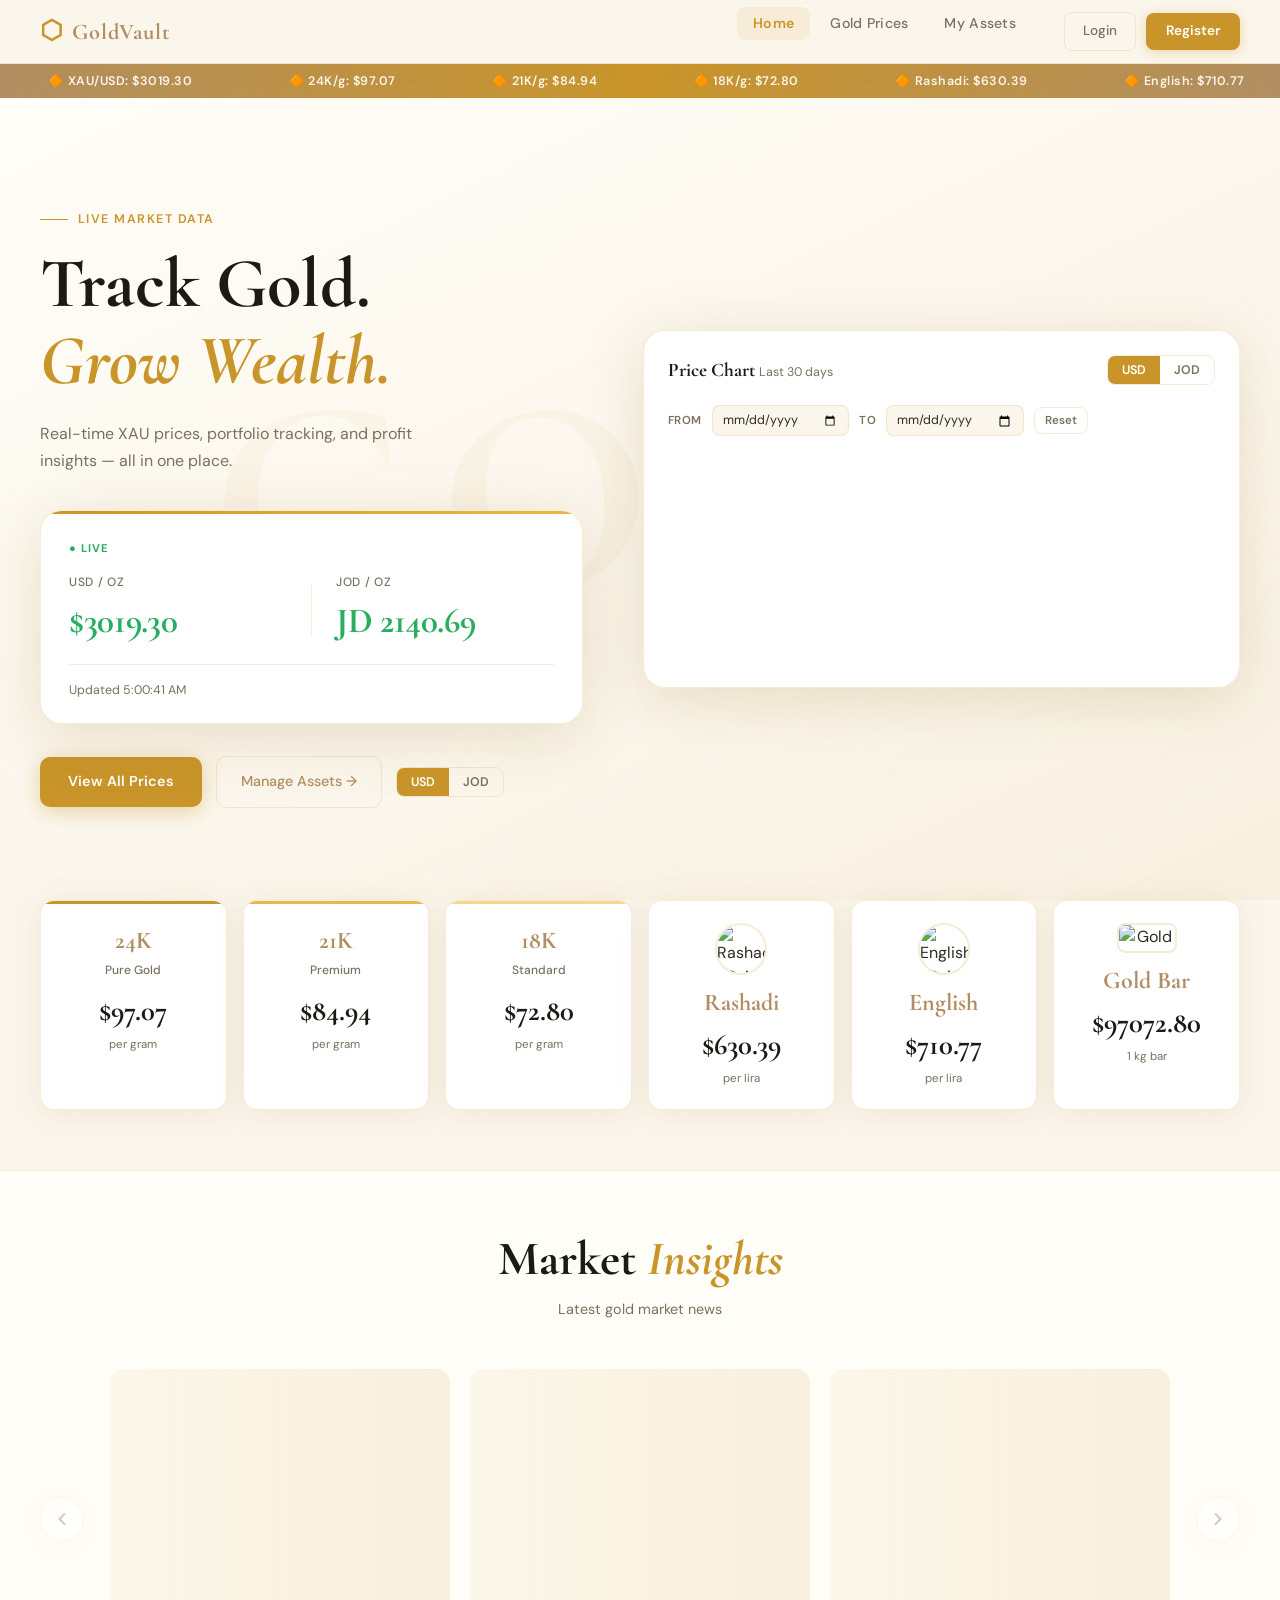
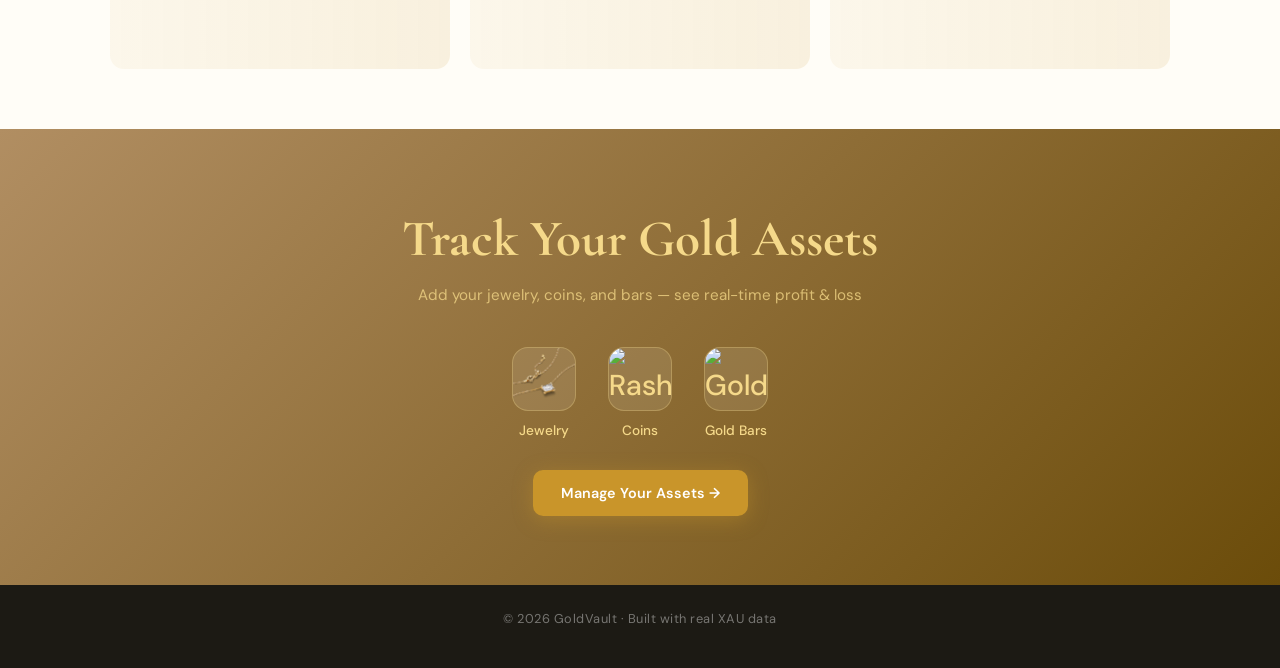
==== html/index.html @ 83e354d0 "finish news" ====
<!DOCTYPE html>
<html lang="en">

<head>
    <meta charset="UTF-8" />
    <meta name="viewport" content="width=device-width, initial-scale=1.0" />
    <title>GoldVault – Live Gold Price Tracker</title>
    <link rel="icon" href="../assets/images/gold_logo.png" type="image/x-icon">
    <link rel="preconnect" href="https://fonts.googleapis.com">
    <link
        href="https://fonts.googleapis.com/css2?family=Cormorant+Garamond:ital,wght@0,300;0,400;0,600;0,700;1,300;1,400&family=DM+Sans:wght@300;400;500;600&display=swap"
        rel="stylesheet">

    <link href="https://cdn.jsdelivr.net/npm/bootstrap@5.3.8/dist/css/bootstrap.min.css" rel="stylesheet"
        integrity="sha384-sRIl4kxILFvY47J16cr9ZwB07vP4J8+LH7qKQnuqkuIAvNWLzeN8tE5YBujZqJLB" crossorigin="anonymous">

    <!-- Bootstrap Icons -->
    <link rel="stylesheet" href="https://cdn.jsdelivr.net/npm/bootstrap-icons@1.11.3/font/bootstrap-icons.min.css">

    <link rel="stylesheet" href="../css/style.css">
    <link rel="stylesheet" href="../css/auth.css">

</head>

<body>
    <div class="sparkle-layer" id="sparkleLayer"></div>
    <div class="coin-burst" id="coinBurst"></div>

    <!-- NAVBAR -->
    <nav class="navbar">
        <div class="nav-brand">
            <span class="nav-icon">⬡</span>
            <span class="nav-title">GoldVault</span>
        </div>
        <ul class="nav-links">
            <li><a href="../html/index.html" class="active">Home</a></li>
            <li><a href="../html/prices.html">Gold Prices</a></li>
            <li><a href="../html/myAssets.html" id="assetsBtn">My Assets</a></li>
        </ul>
        <div class="nav-auth">
            <button id="loginBtn" type="button" class="btn-ghost">Login</button>
            <button id="registerBtn" type="button" class="btn-gold">Register</button>
            <button id="logoutBtn" type="button" class="btn-ghost" style="display: none;">Logout</button>
        </div>
        <button class="nav-toggle" id="navToggle">☰</button>
    </nav>

    <!-- TICKER -->
    <div class="ticker-bar">
        <div class="ticker-track" id="tickerTrack">
            <span class="ticker-item">🔴 Loading live prices...</span>
        </div>
    </div>

    <!-- HERO -->
    <section class="hero">
        <div class="hero-bg-text">GOLD</div>
        <div class="hero-content">
            <div class="hero-left">
                <p class="hero-eyebrow">Live Market Data</p>
                <h1 class="hero-title">Track Gold.<br><em>Grow Wealth.</em></h1>
                <p class="hero-sub">Real-time XAU prices, portfolio tracking, and profit insights — all in one place.
                </p>

                <div class="live-price-card" id="livePriceCard">
                    <div class="live-badge">● LIVE</div>
                    <div class="price-row">
                        <div class="price-block">
                            <span class="price-label">USD / oz</span>
                            <span class="price-value" id="priceUSD">—</span>
                        </div>
                        <div class="price-divider"></div>
                        <div class="price-block">
                            <span class="price-label">JOD / oz</span>
                            <span class="price-value" id="priceJOD">—</span>
                        </div>
                    </div>
                    <div class="price-meta">
                        <span id="priceTime">Fetching...</span>
                    </div>
                </div>

                <div class="hero-cta">
                    <a href="../html/prices.html" class="btn-gold-lg">View All Prices</a>
                    <a href="#" class="btn-outline-lg">Manage Assets →</a>
                    <div class="cta-price-btn">
                        <div class="currency-toggle">
                            <button class="toggle-btn active" id="btnUSD" onclick="setCurrency('USD')">USD</button>
                            <button class="toggle-btn" id="btnJOD" onclick="setCurrency('JOD')">JOD</button>
                        </div>
                    </div>
                </div>
            </div>

            <div class="hero-right">
                <div class="chart-card">
                    <div class="chart-header">
                        <span class="chart-title">Price Chart <span class="chart-sub">Last 30 days</span></span>
                        <div class="chart-currency-toggle">
                            <button class="ctoggle active" onclick="toggleChart('USD',this)">USD</button>
                            <button class="ctoggle" onclick="toggleChart('JOD',this)">JOD</button>
                        </div>
                    </div>
                    <div class="chart-controls">
                        <span class="chart-date-label">From</span>
                        <input type="date" id="chartDateFrom" class="chart-date-input" onchange="filterChartByDate()" />
                        <span class="chart-date-label">To</span>
                        <input type="date" id="chartDateTo" class="chart-date-input" onchange="filterChartByDate()" />
                        <button class="toggle-btn" onclick="resetChartFilter()"
                            style="border:1.5px solid var(--border);border-radius:8px;font-size:0.72rem;padding:4px 10px">Reset</button>
                    </div>
                    <canvas id="priceChart" height="220"></canvas>
                </div>
            </div>
        </div>
    </section>

    <!-- GOLD RATES STRIP -->
    <section class="rates-strip">
        <div class="rates-grid">
            <div class="rate-card karat24">
                <div class="rate-karat">24K</div>
                <div class="rate-name">Pure Gold</div>
                <div class="rate-price" id="rate24">—</div>
                <div class="rate-unit">per gram</div>
            </div>
            <div class="rate-card karat21">
                <div class="rate-karat">21K</div>
                <div class="rate-name">Premium</div>
                <div class="rate-price" id="rate21">—</div>
                <div class="rate-unit">per gram</div>
            </div>
            <div class="rate-card karat18">
                <div class="rate-karat">18K</div>
                <div class="rate-name">Standard</div>
                <div class="rate-price" id="rate18">—</div>
                <div class="rate-unit">per gram</div>
            </div>
            <div class="rate-card coin-card">
                <img src="../assets/coins/rashadi_coin.png" alt="Rashadi Coin" class="coin-img" />
                <div class="rate-karat">Rashadi</div>
                <div class="rate-price" id="rateRashadi">—</div>
                <div class="rate-unit">per lira</div>
            </div>
            <div class="rate-card coin-card">
                <img src="../assets/coins/english_coin.png" alt="English Coin" class="coin-img" />
                <div class="rate-karat">English</div>
                <div class="rate-price" id="rateEnglish">—</div>
                <div class="rate-unit">per lira</div>
            </div>
            <div class="rate-card bar-card">
                <img src="../assets/bars/gold-bar.jpg" alt="Gold Bar" class="bar-img" />
                <div class="rate-karat">Gold Bar</div>
                <div class="rate-price" id="rateBar">—</div>
                <div class="rate-unit">1 kg bar</div>
            </div>
        </div>
    </section>

    <!-- NEWS SECTION -->
    <section class="news-section">
        <div class="section-header">
            <h2 class="section-title">Market <em>Insights</em></h2>
            <p class="section-sub">Latest gold market news</p>
        </div>
        <div class="news-carousel">
            <button class="news-arrow news-arrow-left" id="newsArrowLeft" aria-label="Previous">
                <svg width="20" height="20" viewBox="0 0 24 24" fill="none" stroke="currentColor" stroke-width="2.5"
                    stroke-linecap="round" stroke-linejoin="round">
                    <polyline points="15 18 9 12 15 6" />
                </svg>
            </button>
            <div class="news-viewport">
                <div class="news-grid" id="newsGrid">
                    <div class="news-skeleton"></div>
                    <div class="news-skeleton"></div>
                    <div class="news-skeleton"></div>
                </div>
            </div>
            <button class="news-arrow news-arrow-right" id="newsArrowRight" aria-label="Next">
                <svg width="20" height="20" viewBox="0 0 24 24" fill="none" stroke="currentColor" stroke-width="2.5"
                    stroke-linecap="round" stroke-linejoin="round">
                    <polyline points="9 6 15 12 9 18" />
                </svg>
            </button>
        </div>
    </section>

    <!-- ADD ASSETS -->
    <section class="cta-section">
        <div class="cta-inner">
            <h2 class="cta-title">Track Your Gold Assets</h2>
            <p class="cta-sub">Add your jewelry, coins, and bars — see real-time profit & loss</p>
            <div class="asset-types">
                <div class="asset-type">
                    <div class="asset-icon"><img src="../assets/images/gold-jewelry.png" alt="Jewelry"></div>
                    <span>Jewelry</span>
                </div>
                <div class="asset-type">
                    <div class="asset-icon"><img src="../assets/coins/rashadi_coin.png" alt="Rashadi Coin"></div>
                    <span>Coins</span>
                </div>
                <div class="asset-type">
                    <div class="asset-icon"><img src="../assets/bars/square_gold.png" alt="Gold Bar"></div>
                    <span>Gold Bars</span>
                </div>
            </div>
            <a href="../html/myAssets.html" class="btn-gold-lg" id="manageAssetsBtn2">Manage Your Assets →</a>
        </div>
    </section>

    <!-- NEWS DETAIL MODAL (Bootstrap Format) -->
    <div class="modal fade" id="newsModal" tabindex="-1">
        <div class="modal-dialog modal-dialog-centered">
            <div class="modal-content overflow-hidden">
                <div class="d-flex justify-content-end p-2 position-absolute w-100" style="z-index: 10;">
                    <button type="button" class="btn-close bg-white bg-opacity-75 rounded-circle p-2"
                        data-bs-dismiss="modal"></button>
                </div>

                <!-- Image at top, full width, no spacing -->
                <img class="img-fluid w-100" id="newsModalImg" src="" alt="" onerror="this.style.display='none'"
                    style="max-height: 250px; object-fit: cover; border-top-left-radius: var(--bs-modal-inner-border-radius); border-top-right-radius: var(--bs-modal-inner-border-radius);" />

                <div class="modal-body p-4 pt-4 text-start">
                    <!-- Title & Link Icon -->
                    <div class="d-flex justify-content-between align-items-start mb-3">
                        <h2 class="h3 fw-bold mb-0" id="newsModalTitle"
                            style="font-family: 'Cormorant Garamond', serif; padding-right: 15px;"></h2>
                        <a id="newsModalLink" href="#" target="_blank" rel="noopener" class="mt-1"
                            style="color: var(--gold-dark); flex-shrink: 0; text-decoration: none;"
                            title="Read original article">
                            <i class="bi bi-box-arrow-up-right"
                                style="font-size: 1.25rem; color: var(--gold-dark); transition: color 0.2s;"
                                onmouseover="this.style.color='var(--gold)'"
                                onmouseout="this.style.color='var(--gold-dark)'"></i>
                        </a>
                    </div>

                    <!-- Description -->
                    <p class="text-muted mb-4" id="newsModalDesc" style="font-size: 1.05rem; line-height: 1.6;"></p>

                    <!-- Published At & Source name -->
                    <div class="d-flex justify-content-between align-items-center mt-2 pt-3 border-top">
                        <div class="text-muted font-monospace small" id="newsModalDate"></div>
                        <div class="news-source-name fs-6 fw-bold text-uppercase" id="newsModalSource"
                            style="color: var(--gold);"></div>
                    </div>
                </div>
            </div>
        </div>
    </div>

    <footer class="footer">
        <p>© 2026 GoldVault · Built with real XAU data</p>
    </footer>


    <!-- Login Modal -->
    <div class="modal fade" id="loginModal" tabindex="-1">
        <div class="modal-dialog modal-dialog-centered">
            <div class="modal-content">
                <div class="d-flex justify-content-end p-2">
                    <button type="button" class="btn-close xBtn "></button>
                </div>

                <div class="modal-body p-4">
                    <div class="text-center">
                        <h1 class="h2">Sign in</h1>
                        <p class="text-muted">Sign in below to access your account</p>
                    </div>
                    <form class="mt-4" id="loginForm">
                        <div class="mb-2">
                            <label class="form-label text-muted mb-1">Email Address</label>
                            <input type="text" class="form-control" id="loginEmail" name="loginEmail"
                                placeholder="Enter your email">
                            <span class="error-span" id="error-loginEmail"></span>
                        </div>
                        <div class="mb-4">
                            <label class="form-label text-muted mb-1">Password</label>
                            <input type="password" class="form-control" id="loginPassword" name="loginPassword"
                                placeholder="Enter your password">
                            <span class="error-span" id="error-loginPassword"></span>
                        </div>
                        <div class="d-grid mb-4">
                            <button type="submit" class="btn-custom">Sign in</button>
                        </div>
                        <hr>
                        <p class="text-center text-muted mt-3">
                            Don't have an account yet?
                            <button id="redirectToSignUp" type="button" class="link-btn">Sign up</button>
                        </p>
                    </form>
                </div>
            </div>
        </div>
    </div>

    <!-- Register Modal -->
    <div class="modal fade" id="registerModal" tabindex="-1">
        <div class="modal-dialog modal-dialog-centered">
            <div class="modal-content">
                <div class="d-flex justify-content-end p-2">
                    <button type="button" class="btn-close xBtn"></button>
                </div>
                <div class="modal-body p-4">
                    <div class="text-center">
                        <h1 class="h2">Sign up</h1>
                        <p class="text-muted">Create an account to get started</p>
                    </div>
                    <form class="mt-4" id="registerForm">
                        <div class="mb-3">
                            <label class="form-label text-muted mb-1">First Name</label>
                            <input type="text" class="form-control" id="fName" name="fName"
                                placeholder="Enter your first name">
                            <span class="error-span" id="error-fName"></span>
                        </div>
                        <div class="mb-3">
                            <label class="form-label text-muted mb-1">Last Name</label>
                            <input type="text" class="form-control" id="lName" name="lName"
                                placeholder="Enter your last name">
                            <span class="error-span" id="error-lName"></span>
                        </div>
                        <div class="mb-1">
                            <label class="form-label text-muted mb-1">Email Address</label>
                            <input type="text" class="form-control" id="registerEmail" name="email"
                                placeholder="Enter your email address">
                            <span class="hint-span" id="error-registerEmail"></span>
                        </div>
                        <div class="mb-3">
                            <input type="text" class="form-control" id="confirmEmail" name="confirmEmail"
                                placeholder="Confirm Email">
                            <span class="error-span" id="error-confirmEmail"></span>
                        </div>
                        <div class="mb-3">
                            <label class="form-label text-muted mb-1">Gender</label>
                            <select id="gender" name="gender" class="form-select">
                                <option value="" disabled selected hidden>Select Gender</option>
                                <option value="m">Male</option>
                                <option value="f">Female</option>
                            </select>
                            <span class="error-span" id="error-gender"></span>
                        </div>
                        <div class="mb-1">
                            <label class="form-label text-muted mb-1">Password</label>
                            <input type="password" class="form-control" id="registerPassword" name="password"
                                placeholder="Enter your password">
                            <span class="hint-span" id="error-registerPassword"></span>
                        </div>
                        <div class="mb-4">
                            <input type="password" class="form-control" id="confirmPassword" name="confirmPassword"
                                placeholder="Confirm Password">
                            <span class="error-span" id="error-confirmPassword"></span>
                        </div>
                        <div class="d-grid mb-4">
                            <button type="submit" class="btn-custom">Sign up</button>
                        </div>
                        <hr>
                        <p class="text-center text-muted mt-3">
                            Already have an account?
                            <button id="redirectToSignIn" type="button" class="link-btn">Sign in</button>
                        </p>
                    </form>
                </div>
            </div>
        </div>
    </div>

    <script src="https://cdn.jsdelivr.net/npm/bootstrap@5.3.8/dist/js/bootstrap.bundle.min.js"
        integrity="sha384-FKyoEForCGlyvwx9Hj09JcYn3nv7wiPVlz7YYwJrWVcXK/BmnVDxM+D2scQbITxI"
        crossorigin="anonymous"></script>
    <script src="https://cdn.jsdelivr.net/npm/js-sha256@0.9.0/src/sha256.min.js"></script>
    <script src="../js/auth.js"></script>
    <!-- HUSSAM: i have added added @4.4.3/dist/chart.umd.min.js to avoid console errors -->
    <script src="https://cdn.jsdelivr.net/npm/chart.js@4.4.3/dist/chart.umd.min.js"></script>
    <script src="../js/goldPrices.js"></script>
    <script src="../js/news.js"></script>
    <script src="../js/app.js"></script>

</body>

</html>
---- css/style.css ----
/* ============================
   GOLDVAULT – CSS
   Gold/Amber Luxury Theme
   ============================ */

*,
*::before,
*::after {
  box-sizing: border-box;
  margin: 0;
  padding: 0;
}

:root {
  --gold: #C9952A;
  --gold-light: #E8B84B;
  --gold-pale: #F5D98A;
  --gold-dark: #B18E62;
  --cream: #FBF6EC;
  --warm-white: #FFFDF7;
  --charcoal: #1C1A14;
  --ink: #2E2B20;
  --muted: #7A7060;
  --card-bg: #FFFFFF;
  --border: rgba(201, 149, 42, 0.18);
  --shadow: 0 4px 32px rgba(139, 101, 16, 0.10);
  --shadow-lg: 0 12px 60px rgba(139, 101, 16, 0.18);
  --radius: 14px;
  --radius-lg: 22px;
}

html {
  scroll-behavior: smooth;

}

body {
  font-family: 'DM Sans', sans-serif;
  background: var(--cream);
  color: var(--ink);
  min-height: 100vh;
  overflow-x: hidden;
  cursor: url("data:image/svg+xml,%3Csvg xmlns='http://www.w3.org/2000/svg' width='28' height='28' viewBox='0 0 28 28'%3E%3Ccircle cx='14' cy='14' r='13' fill='%23C9952A' stroke='%23B18E62' stroke-width='1.5'/%3E%3Ccircle cx='14' cy='14' r='9' fill='none' stroke='%23F5D98A' stroke-width='1'/%3E%3Ctext x='14' y='18.5' text-anchor='middle' font-size='11' font-weight='bold' fill='%23FBF6EC' font-family='serif'%3E%E2%9D%96%3C/text%3E%3C/svg%3E") 14 14, pointer;
}

/* ── FLOATING SPARKLES ── */
.sparkle-layer {
  position: fixed;
  top: 0; left: 0;
  width: 100%; height: 100%;
  pointer-events: none;
  z-index: 0;
  overflow: hidden;
}

.sparkle {
  position: absolute;
  border-radius: 50%;
  pointer-events: none;
  animation: floatSparkle linear infinite;
  opacity: 0;
}

@keyframes floatSparkle {
  0%   { transform: translateY(0) rotate(0deg) scale(0.8); opacity: 0; }
  10%  { opacity: 1; }
  90%  { opacity: 0.7; }
  100% { transform: translateY(-110vh) rotate(720deg) scale(1.2); opacity: 0; }
}

/* ── COIN EXPLOSION ── */
.coin-burst {
  position: fixed;
  pointer-events: none;
  z-index: 9999;
  width: 0; height: 0;
}

.burst-coin {
  position: absolute;
  font-size: 18px;
  animation: burstFly 0.9s ease-out forwards;
  transform-origin: center;
}

@keyframes burstFly {
  0%   { transform: translate(0,0) scale(1) rotate(0deg); opacity: 1; }
  100% { transform: translate(var(--tx), var(--ty)) scale(0.3) rotate(var(--tr)); opacity: 0; }
}

/* ── FONTS ── */
.serif {
  font-family: 'Cormorant Garamond', serif;
}

em {
  font-style: italic;
  font-family: 'Cormorant Garamond', serif;
  color: var(--gold);
}

/* ============================
   NAVBAR
   ============================ */
.navbar {
  position: sticky;
  top: 0;
  z-index: 100;
  display: flex;
  align-items: center;
  gap: 32px;
  padding: 0 40px;
  height: 64px;
  background: rgba(251, 246, 236, 0.92);
  backdrop-filter: blur(16px);
  border-bottom: 1px solid var(--border);
  box-shadow: 0 2px 20px rgba(201, 149, 42, 0.08);
}

.nav-brand {
  display: flex;
  align-items: center;
  gap: 8px;
  font-family: 'Cormorant Garamond', serif;
  font-size: 1.4rem;
  font-weight: 700;
  color: var(--gold-dark);
  letter-spacing: 0.04em;
  text-decoration: none;
}

.nav-icon {
  font-size: 1.6rem;
  color: var(--gold);
}

.nav-title {
  color: var(--gold-dark);
}

.nav-links {
  display: flex;
  gap: 4px;
  list-style: none;
  margin-left: auto;
}

.nav-links a {
  display: block;
  padding: 6px 16px;
  text-decoration: none;
  color: var(--muted);
  font-size: 0.88rem;
  font-weight: 500;
  letter-spacing: 0.02em;
  border-radius: 8px;
  transition: all 0.2s;
}

.nav-links a:hover,
.nav-links a.active {
  color: var(--gold-dark);
  background: rgba(201, 149, 42, 0.10);
}

.nav-links a.active {
  color: var(--gold);
  font-weight: 600;
}

.nav-auth {
  display: flex;
  align-items: center;
  gap: 10px;
}

.btn-ghost {
  padding: 8px 18px;
  border-radius: 8px;
  border: 1.5px solid var(--border);
  background: transparent;
  color: var(--muted);
  font-size: 0.85rem;
  font-weight: 500;
  text-decoration: none;
  transition: all 0.2s;
  cursor: pointer;
}

.btn-ghost:hover {
  border-color: var(--gold);
  color: var(--gold);
}

.btn-gold {
  padding: 8px 20px;
  border-radius: 8px;
  border: none;
  background: var(--gold);
  color: #fff;
  font-size: 0.85rem;
  font-weight: 600;
  text-decoration: none;
  transition: all 0.2s;
  cursor: pointer;
  box-shadow: 0 2px 12px rgba(201, 149, 42, 0.35);
}

.btn-gold:hover {
  background: var(--gold-light);
  transform: translateY(-1px);
}

.nav-toggle {
  display: none;
  background: none;
  border: none;
  font-size: 1.4rem;
  color: var(--gold-dark);
  cursor: pointer;
}

/* ============================
   TICKER BAR
   ============================ */
.ticker-bar {
  background: linear-gradient(90deg, var(--gold-dark), var(--gold), var(--gold-dark));
  height: 34px;
  overflow: hidden;
  display: flex;
  align-items: center;
}

.ticker-track {
  display: flex;
  align-items: center;
  white-space: nowrap;
  animation: ticker 28s linear infinite;
}

.ticker-item {
  padding: 0 48px;
  font-size: 0.78rem;
  font-weight: 600;
  color: var(--cream);
  letter-spacing: 0.04em;
}

@keyframes ticker {
  from {
    transform: translateX(0);
  }

  to {
    transform: translateX(-50%);
  }
}

/* ============================
   HERO
   ============================ */
.hero {
  position: relative;
  padding: 80px 40px 60px;
  overflow: hidden;
  min-height: calc(100vh - 98px);
  display: flex;
  align-items: center;
  background: linear-gradient(155deg, var(--warm-white) 0%, var(--cream) 60%, rgba(201, 149, 42, 0.06) 100%);
}

.hero-bg-text {
  position: absolute;
  top: 50%;
  left: 50%;
  transform: translate(-50%, -50%);
  font-family: 'Cormorant Garamond', serif;
  font-size: clamp(120px, 22vw, 280px);
  font-weight: 700;
  letter-spacing: 0.08em;
  color: rgba(201, 149, 42, 0.05);
  pointer-events: none;
  user-select: none;
  white-space: nowrap;
}

.hero-content {
  position: relative;
  z-index: 2;
  display: grid;
  grid-template-columns: 1fr 1.1fr;
  gap: 60px;
  align-items: center;
  max-width: 1280px;
  margin: 0 auto;
  width: 100%;
}

.hero-eyebrow {
  font-size: 0.78rem;
  font-weight: 600;
  letter-spacing: 0.12em;
  text-transform: uppercase;
  color: var(--gold);
  margin-bottom: 16px;
  display: flex;
  align-items: center;
  gap: 10px;
}

.hero-eyebrow::before {
  content: '';
  display: block;
  width: 28px;
  height: 1.5px;
  background: var(--gold);
}

.hero-title {
  font-family: 'Cormorant Garamond', serif;
  font-size: clamp(3rem, 5.5vw, 5rem);
  font-weight: 700;
  line-height: 1.1;
  color: var(--charcoal);
  margin-bottom: 20px;
}

.hero-sub {
  color: var(--muted);
  font-size: 1rem;
  line-height: 1.7;
  max-width: 420px;
  margin-bottom: 36px;
}

/* LIVE PRICE CARD */
.live-price-card {
  background: var(--card-bg);
  border: 1.5px solid var(--border);
  border-radius: var(--radius-lg);
  padding: 24px 28px;
  box-shadow: var(--shadow-lg);
  margin-bottom: 32px;
  position: relative;
  overflow: hidden;
}

.live-price-card::before {
  content: '';
  position: absolute;
  top: 0;
  left: 0;
  right: 0;
  height: 3px;
  background: linear-gradient(90deg, var(--gold), var(--gold-light));
}

.live-badge {
  display: inline-flex;
  align-items: center;
  gap: 6px;
  font-size: 0.7rem;
  font-weight: 700;
  letter-spacing: 0.1em;
  text-transform: uppercase;
  color: #27ae60;
  margin-bottom: 16px;
  animation: pulse-badge 2s ease-in-out infinite;
}

@keyframes pulse-badge {

  0%,
  100% {
    opacity: 1;
  }

  50% {
    opacity: 0.5;
  }
}

.price-row {
  display: flex;
  align-items: center;
  gap: 24px;
}

.price-block {
  flex: 1;
}

.price-label {
  font-size: 0.75rem;
  font-weight: 500;
  color: var(--muted);
  letter-spacing: 0.06em;
  text-transform: uppercase;
  display: block;
  margin-bottom: 4px;
}

.price-value {
  font-family: 'Cormorant Garamond', serif;
  font-size: 2.2rem;
  font-weight: 700;
  color: var(--gold-dark);
  letter-spacing: -0.01em;
}

.price-divider {
  width: 1px;
  height: 52px;
  background: var(--border);
}

.price-meta {
  display: flex;
  align-items: center;
  justify-content: space-between;
  margin-top: 16px;
  padding-top: 16px;
  border-top: 1px solid var(--border);
  font-size: 0.78rem;
  color: var(--muted);
}

.currency-toggle {
  display: flex;
  border-radius: 8px;
  border: 1.5px solid var(--border);
  overflow: hidden;
}

.toggle-btn {
  padding: 5px 14px;
  background: transparent;
  border: none;
  font-size: 0.78rem;
  font-weight: 600;
  color: var(--muted);
  cursor: pointer;
  transition: all 0.2s;
}

.toggle-btn.active {
  background: var(--gold);
  color: #fff;
}

/* HERO CTA */
.hero-cta {
  display: flex;
  gap: 14px;
  align-items: center;
}

.btn-gold-lg {
  padding: 14px 28px;
  background: var(--gold);
  color: #fff;
  font-size: 0.9rem;
  font-weight: 600;
  text-decoration: none;
  border-radius: 10px;
  box-shadow: 0 4px 20px rgba(201, 149, 42, 0.40);
  transition: all 0.2s;
}

.btn-gold-lg:hover {
  background: var(--gold-light);
  transform: translateY(-2px);
  box-shadow: 0 8px 28px rgba(201, 149, 42, 0.50);
}

.btn-outline-lg {
  padding: 14px 24px;
  border: 1.5px solid var(--border);
  color: var(--gold-dark);
  font-size: 0.9rem;
  font-weight: 500;
  text-decoration: none;
  border-radius: 10px;
  transition: all 0.2s;
}

.btn-outline-lg:hover {
  border-color: var(--gold);
  color: var(--gold);
  background: rgba(201, 149, 42, 0.06);
}

/* CHART CARD */
.hero-right {
  width: 100%;
}

.chart-card {
  background: var(--card-bg);
  border: 1.5px solid var(--border);
  border-radius: var(--radius-lg);
  padding: 24px;
  box-shadow: var(--shadow-lg);
}

.chart-header {
  display: flex;
  justify-content: space-between;
  align-items: center;
  margin-bottom: 20px;
}

.chart-title {
  font-family: 'Cormorant Garamond', serif;
  font-size: 1.2rem;
  font-weight: 700;
  color: var(--charcoal);
}

.chart-sub {
  font-size: 0.78rem;
  color: var(--muted);
  font-weight: 400;
  font-family: 'DM Sans', sans-serif;
}

.chart-currency-toggle {
  display: flex;
  border-radius: 8px;
  border: 1.5px solid var(--border);
  overflow: hidden;
}

.ctoggle {
  padding: 5px 14px;
  background: transparent;
  border: none;
  font-size: 0.78rem;
  font-weight: 600;
  color: var(--muted);
  cursor: pointer;
  transition: all 0.2s;
}

.ctoggle.active {
  background: var(--gold);
  color: #fff;
}

/* ============================
   RATES STRIP
   ============================ */
.rates-strip {
  padding: 0 40px 60px;
  max-width: 1280px;
  margin: 0 auto;
}

.rates-grid {
  display: grid;
  grid-template-columns: repeat(3, 1fr) repeat(3, 1fr);
  gap: 16px;
}

.rate-card {
  background: var(--card-bg);
  border: 1.5px solid var(--border);
  border-radius: var(--radius);
  padding: 22px 18px;
  text-align: center;
  box-shadow: var(--shadow);
  transition: all 0.25s;
  cursor: default;
  position: relative;
  overflow: hidden;
}

.rate-card:hover {
  transform: translateY(-4px);
  box-shadow: var(--shadow-lg);
  border-color: rgba(201, 149, 42, 0.35);
}

.rate-karat {
  font-family: 'Cormorant Garamond', serif;
  font-size: 1.5rem;
  font-weight: 700;
  color: var(--gold-dark);
  margin-bottom: 2px;
}

.rate-name {
  font-size: 0.75rem;
  color: var(--muted);
  margin-bottom: 10px;
  font-weight: 500;
}

.rate-price {
  font-family: 'Cormorant Garamond', serif;
  font-size: 1.8rem;
  font-weight: 700;
  color: var(--charcoal);
}

.rate-unit {
  font-size: 0.72rem;
  color: var(--muted);
  margin-top: 4px;
}

.karat24::before {
  content: '';
  position: absolute;
  top: 0;
  left: 0;
  right: 0;
  height: 3px;
  background: var(--gold);
}

.karat21::before {
  content: '';
  position: absolute;
  top: 0;
  left: 0;
  right: 0;
  height: 3px;
  background: var(--gold-light);
}

.karat18::before {
  content: '';
  position: absolute;
  top: 0;
  left: 0;
  right: 0;
  height: 3px;
  background: var(--gold-pale);
}

.coin-img,
.bar-img {
  width: 52px;
  height: 52px;
  object-fit: cover;
  border-radius: 50%;
  margin: 0 auto 10px;
  display: block;
  border: 2px solid var(--border);
}

.bar-img {
  border-radius: 8px;
  width: 60px;
  height: 30px;
}

/* ============================
   NEWS SECTION
   ============================ */
.news-section {
  padding: 60px 40px;
  background: var(--warm-white);
  border-top: 1px solid var(--border);
}

.section-header {
  text-align: center;
  margin-bottom: 48px;
}

.section-title {
  font-family: 'Cormorant Garamond', serif;
  font-size: clamp(2rem, 4vw, 3rem);
  font-weight: 700;
  color: var(--charcoal);
  margin-bottom: 10px;
}

.section-sub {
  color: var(--muted);
  font-size: 0.9rem;
}

.news-carousel {
  display: flex;
  align-items: center;
  gap: 16px;
  max-width: 1200px;
  margin: 0 auto;
}

.news-arrow {
  flex-shrink: 0;
  width: 44px;
  height: 44px;
  border-radius: 50%;
  border: 1.5px solid var(--border);
  background: var(--card-bg);
  color: var(--muted);
  display: flex;
  align-items: center;
  justify-content: center;
  cursor: pointer;
  transition: all 0.25s ease;
  box-shadow: var(--shadow);
}

.news-arrow:hover {
  border-color: var(--gold);
  color: var(--gold);
  background: rgba(201, 149, 42, 0.06);
  box-shadow: 0 4px 16px rgba(201, 149, 42, 0.15);
  transform: scale(1.08);
}

.news-arrow:active {
  transform: scale(0.96);
}

.news-viewport {
  flex: 1;
  overflow: hidden;
  border-radius: var(--radius);
}

.news-grid {
  display: flex;
  gap: 0;
  transition: transform 0.45s cubic-bezier(0.25, 0.46, 0.45, 0.94);
  will-change: transform;
}

/* Cards fill exactly 1/3 of viewport width */
.news-card {
  background: var(--card-bg);
  border: 1.5px solid var(--border);
  border-radius: var(--radius);
  overflow: hidden;
  box-shadow: var(--shadow);
  transition: all 0.25s;
  text-decoration: none;
  color: inherit;
  display: flex;
  flex-direction: column;
  width: calc(100% / 3);
  min-width: calc(100% / 3);
  max-width: calc(100% / 3);
  flex-shrink: 0;
  cursor: pointer;
  /* Internal padding acts like gap between cards */
  padding: 0 10px;
  box-sizing: border-box;
  border: none;
  box-shadow: none;
  background: transparent;
}

.news-card-inner {
  background: var(--card-bg);
  border: 1.5px solid var(--border);
  border-radius: var(--radius);
  overflow: hidden;
  transition: transform 0.25s, border-color 0.25s;
  display: flex;
  flex-direction: column;
  height: 100%;
}

.news-card:hover .news-card-inner {
  transform: translateY(-4px);
  border-color: rgba(201, 149, 42, 0.35);
}

.news-card-inner > * {
  pointer-events: none;
}



.news-img {
  width: 100%;
  height: 160px;
  object-fit: cover;
  background: linear-gradient(135deg, rgba(201, 149, 42, 0.15), rgba(201, 149, 42, 0.05));
}

.news-body {
  padding: 20px;
  flex: 1;
  display: flex;
  flex-direction: column;
}

.news-source {
  font-size: 0.7rem;
  font-weight: 700;
  letter-spacing: 0.08em;
  text-transform: uppercase;
  color: var(--gold);
  margin-bottom: 8px;
}

.news-headline {
  font-family: 'Cormorant Garamond', serif;
  font-size: 1.1rem;
  font-weight: 600;
  line-height: 1.4;
  color: var(--charcoal);
  margin-bottom: 10px;
  flex: 1;
  /* Truncate after 3 lines with ... */
  display: -webkit-box;
  -webkit-line-clamp: 3;
  -webkit-box-orient: vertical;
  overflow: hidden;
  text-overflow: ellipsis;
}

.news-date {
  font-size: 0.75rem;
  color: var(--muted);
  margin-top: auto;
}

.news-skeleton {
  width: calc(100% / 3);
  min-width: calc(100% / 3);
  max-width: calc(100% / 3);
  height: 300px;
  flex-shrink: 0;
  padding: 0 10px;
  box-sizing: border-box;
}

.news-skeleton::after {
  content: '';
  display: block;
  height: 100%;
  border-radius: var(--radius);
  background: linear-gradient(90deg, rgba(201, 149, 42, 0.06) 0%, rgba(201, 149, 42, 0.12) 50%, rgba(201, 149, 42, 0.06) 100%);
  background-size: 200% 100%;
  animation: shimmer 1.5s infinite;
}

@keyframes shimmer {
  from {
    background-position: -200% 0;
  }

  to {
    background-position: 200% 0;
  }
}



/* ── Responsive: 1 card on mobile ── */
@media (max-width: 768px) {
  .news-carousel {
    gap: 10px;
  }

  .news-arrow {
    width: 34px;
    height: 34px;
  }

  .news-arrow svg {
    width: 16px;
    height: 16px;
  }

  .news-card,
  .news-skeleton {
    width: 100%;
    min-width: 100%;
    max-width: 100%;
  }

  .news-modal-body {
    padding: 20px;
  }

  .news-modal-title {
    font-size: 1.25rem;
  }

  .news-modal-img {
    height: 180px;
  }
}

/* ============================
   CTA SECTION
   ============================ */
.cta-section {
  padding: 80px 40px;
  background: linear-gradient(135deg, var(--gold-dark) 0%, #6b4c0a 100%);
  text-align: center;
}

.cta-inner {
  max-width: 680px;
  margin: 0 auto;
}

.cta-title {
  font-family: 'Cormorant Garamond', serif;
  font-size: clamp(2rem, 4vw, 3.2rem);
  font-weight: 700;
  color: var(--gold-pale);
  margin-bottom: 14px;
}

.cta-sub {
  color: rgba(245, 217, 138, 0.75);
  font-size: 0.95rem;
  margin-bottom: 40px;
}

.asset-types {
  display: flex;
  justify-content: center;
  gap: 32px;
  margin-bottom: 40px;
}

.asset-type {
  display: flex;
  flex-direction: column;
  align-items: center;
  gap: 10px;
  color: var(--gold-pale);
  font-size: 0.85rem;
  font-weight: 500;
}

.asset-icon img {
  width: 64px;
  height: 64px;
  background: rgba(255, 255, 255, 0.1);
  border: 1.5px solid rgba(245, 217, 138, 0.3);
  border-radius: 16px;
  display: flex;
  align-items: center;
  justify-content: center;
  font-size: 1.8rem;
  transition: all 0.2s;
}

.asset-type:hover .asset-icon img {
  background: rgba(245, 217, 138, 0.15);
  transform: translateY(-4px);
}

/* ============================
   FOOTER
   ============================ */
.footer {
  background: var(--charcoal);
  color: rgba(255, 255, 255, 0.4);
  text-align: center;
  padding: 24px 40px;
  font-size: 0.8rem;
  letter-spacing: 0.04em;
}

/* ============================
   PRICES PAGE
   ============================ */
.page-hero {
  padding: 60px 40px;
  background: linear-gradient(135deg, #1C1A14 0%, #2a1d00 45%, #3d2e00 75%, #7a5a10 100%);
  border-bottom: 1px solid var(--border);
  position: relative;
  overflow: hidden;
}

.page-hero::before {
  content: 'GOLD';
  position: absolute;
  right: -20px;
  top: 50%;
  transform: translateY(-50%);
  font-family: 'Cormorant Garamond', serif;
  font-size: clamp(100px, 18vw, 220px);
  font-weight: 700;
  color: rgba(201,149,42,0.08);
  pointer-events: none;
  user-select: none;
  letter-spacing: 0.06em;
  line-height: 1;
}

.page-hero-inner {
  max-width: 1280px;
  width: 100%;
  margin: 0 auto;
  display: flex;
  justify-content: space-between;
  align-items: center;
  gap: 40px;
  position: relative;
  z-index: 1;
}

.page-hero-content {
  flex: 1;
}

.page-title {
  font-family: 'Cormorant Garamond', serif;
  font-size: clamp(2.5rem, 5vw, 4.5rem);
  font-weight: 700;
  color: var(--gold-pale);
  line-height: 1.1;
  margin-bottom: 12px;
}

.page-title em {
  color: var(--gold-light);
}

.page-sub {
  color: rgba(245,217,138,0.65);
  font-size: 0.95rem;
}

.page-hero .hero-eyebrow {
  color: var(--gold-light);
}

.page-hero .hero-eyebrow::before {
  background: var(--gold-light);
}

.page-live-badge {
  background: var(--card-bg);
  border: 1.5px solid var(--border);
  border-radius: var(--radius-lg);
  padding: 28px 32px;
  box-shadow: var(--shadow-lg);
  text-align: center;
  min-width: 260px;
  position: relative;
  overflow: hidden;
}

.page-live-badge::before {
  content: '';
  position: absolute;
  top: 0;
  left: 0;
  right: 0;
  height: 3px;
  background: linear-gradient(90deg, var(--gold), var(--gold-light));
}

.page-ounce-price {
  font-family: 'Cormorant Garamond', serif;
  font-size: 2rem;
  font-weight: 700;
  color: var(--gold-dark);
  margin: 12px 0 4px;
}

.page-ounce-price span {
  display: block;
  font-size: 0.8rem;
  font-family: 'DM Sans', sans-serif;
  font-weight: 500;
  color: var(--muted);
  margin-bottom: 4px;
}

.page-time {
  font-size: 0.75rem;
  color: var(--muted);
}

/* PRICES SECTION */
.prices-section {
  padding: 60px 40px;
}

.prices-inner {
  max-width: 1280px;
  margin: 0 auto;
}

.price-category {
  margin-bottom: 64px;
}

.cat-title {
  font-family: 'Cormorant Garamond', serif;
  font-size: 2rem;
  font-weight: 700;
  color: var(--charcoal);
  margin-bottom: 28px;
  display: flex;
  align-items: center;
  gap: 20px;
}

.cat-line {
  flex: 1;
  height: 1px;
  background: linear-gradient(90deg, var(--border), transparent);
}

/* Section-level currency toggles */
.cat-toggle {
  margin-left: 0;
  flex-shrink: 0;
}

/* Chart date range picker */
.chart-controls {
  display: flex;
  gap: 10px;
  align-items: center;
  flex-wrap: wrap;
  margin-top: 10px;
}

.chart-date-input {
  padding: 5px 10px;
  border: 1.5px solid var(--border);
  border-radius: 8px;
  font-family: 'DM Sans', sans-serif;
  font-size: 0.78rem;
  color: var(--ink);
  background: var(--cream);
  cursor: pointer;
  outline: none;
  transition: border-color 0.2s;
}

.chart-date-input:focus {
  border-color: var(--gold);
}

.chart-date-label {
  font-size: 0.72rem;
  font-weight: 600;
  color: var(--muted);
  letter-spacing: 0.04em;
  text-transform: uppercase;
}

/* KARAT BIG CARDS */
.karat-cards {
  display: grid;
  grid-template-columns: repeat(3, 1fr);
  gap: 20px;
}

.karat-big-card {
  background: var(--card-bg);
  border: 1.5px solid var(--border);
  border-radius: var(--radius-lg);
  padding: 28px 24px;
  box-shadow: var(--shadow);
  position: relative;
  overflow: hidden;
  transition: all 0.25s;
}

.karat-big-card:hover {
  transform: translateY(-4px);
  box-shadow: var(--shadow-lg);
}

.kb-badge {
  font-family: 'Cormorant Garamond', serif;
  font-size: 3.5rem;
  font-weight: 700;
  color: var(--gold-dark);
  line-height: 1;
  margin-bottom: 4px;
}

.k24 .kb-badge {
  color: var(--gold);
}

.k21 .kb-badge {
  color: var(--gold-dark);
}

.k18 .kb-badge {
  color: #9e7d3a;
}

.kb-purity {
  font-size: 0.78rem;
  color: var(--muted);
  font-weight: 500;
  margin-bottom: 18px;
}

.kb-price {
  font-family: 'Cormorant Garamond', serif;
  font-size: 2.4rem;
  font-weight: 700;
  color: var(--charcoal);
  margin-bottom: 2px;
}

.kb-unit {
  font-size: 0.78rem;
  color: var(--muted);
  margin-bottom: 20px;
}

.kb-divider {
  height: 1px;
  background: var(--border);
  margin-bottom: 16px;
}

.kb-sub-row {
  display: flex;
  gap: 24px;
}

.kb-sub {
  flex: 1;
}

.kb-sub-val {
  font-family: 'Cormorant Garamond', serif;
  font-size: 1.1rem;
  font-weight: 600;
  color: var(--ink);
}

.kb-sub-label {
  font-size: 0.7rem;
  color: var(--muted);
  margin-top: 2px;
}

.kb-bar-fill {
  position: absolute;
  bottom: 0;
  left: 0;
  height: 4px;
  background: linear-gradient(90deg, var(--gold), var(--gold-light));
  border-radius: 0 4px 0 0;
}

/* TABLE */
.price-table-wrap {
  margin-top: 24px;
}

.table-title {
  font-size: 0.85rem;
  font-weight: 600;
  letter-spacing: 0.06em;
  text-transform: uppercase;
  color: var(--muted);
  margin-bottom: 14px;
}

.price-table {
  width: 100%;
  border-collapse: collapse;
  background: var(--card-bg);
  border: 1.5px solid var(--border);
  border-radius: var(--radius);
  overflow: hidden;
  box-shadow: var(--shadow);
}

.price-table thead {
  background: linear-gradient(90deg, rgba(201, 149, 42, 0.08), rgba(201, 149, 42, 0.04));
}

.price-table th {
  padding: 14px 20px;
  text-align: left;
  font-size: 0.75rem;
  font-weight: 700;
  letter-spacing: 0.08em;
  text-transform: uppercase;
  color: var(--gold-dark);
  border-bottom: 1.5px solid var(--border);
}

.price-table td {
  padding: 14px 20px;
  border-bottom: 1px solid rgba(201, 149, 42, 0.08);
  font-size: 0.9rem;
  color: var(--ink);
  transition: background 0.15s;
}

.price-table tr:last-child td {
  border-bottom: none;
}

.price-table tr:hover td {
  background: rgba(201, 149, 42, 0.04);
}

.loading-row {
  color: var(--muted);
  font-style: italic;
  text-align: center;
}

td.bold {
  font-weight: 600;
  font-family: 'Cormorant Garamond', serif;
  font-size: 1rem;
}

/* COINS */
.coins-grid {
  display: grid;
  grid-template-columns: repeat(2, 1fr);
  gap: 24px;
}

.coin-detail-card {
  background: var(--card-bg);
  border: 1.5px solid var(--border);
  border-radius: var(--radius-lg);
  padding: 28px 24px;
  box-shadow: var(--shadow);
  display: flex;
  gap: 24px;
  align-items: flex-start;
  transition: all 0.25s;
}

.coin-detail-card:hover {
  transform: translateY(-4px);
  box-shadow: var(--shadow-lg);
  border-color: rgba(201, 149, 42, 0.35);
}

.coin-img-wrap {
  position: relative;
  flex-shrink: 0;
}

.coin-detail-img {
  width: 96px;
  height: 96px;
  border-radius: 50%;
  object-fit: cover;
  border: 3px solid var(--gold-pale);
  box-shadow: 0 4px 16px rgba(201, 149, 42, 0.3);
}

.coin-glow {
  position: absolute;
  top: 50%;
  left: 50%;
  transform: translate(-50%, -50%);
  width: 110px;
  height: 110px;
  border-radius: 50%;
  background: radial-gradient(circle, rgba(201, 149, 42, 0.2), transparent 70%);
  pointer-events: none;
}

.coin-info {
  flex: 1;
}

.coin-name {
  font-family: 'Cormorant Garamond', serif;
  font-size: 1.5rem;
  font-weight: 700;
  color: var(--charcoal);
  margin-bottom: 8px;
}

.coin-desc {
  font-size: 0.82rem;
  color: var(--muted);
  line-height: 1.6;
  margin-bottom: 18px;
}

.coin-specs {
  margin-bottom: 18px;
}

.spec-row {
  display: flex;
  justify-content: space-between;
  padding: 7px 0;
  border-bottom: 1px solid rgba(201, 149, 42, 0.08);
  font-size: 0.82rem;
}

.spec-row span {
  color: var(--muted);
}

.spec-row strong {
  color: var(--ink);
  font-weight: 600;
}

.coin-price-display {
  background: linear-gradient(135deg, rgba(201, 149, 42, 0.08), rgba(201, 149, 42, 0.03));
  border: 1px solid var(--border);
  border-radius: 10px;
  padding: 12px 16px;
  display: flex;
  justify-content: space-between;
  align-items: center;
}

.coin-price-label {
  font-size: 0.75rem;
  font-weight: 600;
  color: var(--muted);
  text-transform: uppercase;
  letter-spacing: 0.06em;
}

.coin-price-val {
  font-family: 'Cormorant Garamond', serif;
  font-size: 1.6rem;
  font-weight: 700;
  color: var(--gold-dark);
}

/* BARS */
.bars-section {
  display: flex;
  gap: 32px;
  align-items: flex-start;
}

.bar-visual {
  flex-shrink: 0;
  text-align: center;
}

.bar-big-img {
  width: 250px;
  height: 120px;
  object-fit: cover;
  border-radius: 30px;
  box-shadow: 0 8px 32px rgba(201, 149, 42, 0.25);
  border: 2px solid var(--gold-pale);
}

.bars-table-wrap {
  flex: 1;
}

/* CALCULATOR */
.calculator-card {
  background: var(--card-bg);
  border: 1.5px solid var(--border);
  border-radius: var(--radius-lg);
  padding: 32px 28px;
  box-shadow: var(--shadow);
}

.calc-row {
  display: flex;
  gap: 20px;
  margin-bottom: 24px;
}

.calc-group {
  flex: 1;
  display: flex;
  flex-direction: column;
  gap: 8px;
}

.calc-group label {
  font-size: 0.82rem;
  font-weight: 600;
  color: var(--muted);
  text-transform: uppercase;
  letter-spacing: 0.06em;
}

.calc-input {
  padding: 12px 16px;
  border: 1.5px solid var(--border);
  border-radius: 10px;
  font-family: 'DM Sans', sans-serif;
  font-size: 1rem;
  color: var(--ink);
  background: var(--cream);
  transition: border-color 0.2s;
  outline: none;
}

.calc-input:focus {
  border-color: var(--gold);
}

.calc-result {
  background: linear-gradient(135deg, rgba(201, 149, 42, 0.08), rgba(201, 149, 42, 0.03));
  border: 1.5px solid var(--border);
  border-radius: 10px;
  padding: 20px 24px;
  font-family: 'Cormorant Garamond', serif;
  font-size: 1.5rem;
  font-weight: 600;
  color: var(--gold-dark);
  text-align: center;
  min-height: 64px;
  display: flex;
  align-items: center;
  justify-content: center;
}

/* ============================
   RESPONSIVE
   ============================ */
@media (max-width: 1024px) {
  .hero-content {
    grid-template-columns: 1fr;
  }

  .hero-right {
    order: -1;
  }

  .hero-bg-text {
    display: none;
  }

  .rates-grid {
    grid-template-columns: repeat(3, 1fr);
  }

  .karat-cards {
    grid-template-columns: 1fr 1fr;
  }

  .bars-section {
    flex-direction: column;
  }
}

@media (max-width: 768px) {
  .navbar {
    padding: 0 20px;
  }

  .nav-links,
  .nav-auth {
    display: none;
  }

  .nav-toggle {
    display: block;
  }

  .hero {
    padding: 40px 20px;
  }

  .rates-strip {
    padding: 0 20px 40px;
  }

  .rates-grid {
    grid-template-columns: repeat(2, 1fr);
  }

  .news-grid {
    grid-template-columns: 1fr;
  }

  .karat-cards {
    grid-template-columns: 1fr;
  }

  .coins-grid {
    grid-template-columns: 1fr;
  }

  .prices-section {
    padding: 40px 20px;
  }

  .page-hero {
    flex-direction: column;
    padding: 40px 20px;
  }

  .calc-row {
    flex-direction: column;
  }

  .coin-detail-card {
    flex-direction: column;
    align-items: center;
    text-align: center;
  }

  .spec-row {
    text-align: left;
  }

  .hero-cta {
    flex-direction: column;
    align-items: flex-start;
  }

  .cta-price-btn{
    flex-direction: column;
    align-items: flex-start;
    gap: 12px;
    
  }
}

/* ============================
   PRICE CHANGE ANIMATION
   ============================ */
.price-up {
  color: #27ae60 !important;
}

.price-down {
  color: #e74c3c !important;
}

@keyframes flash-up {
  0% {
    background: rgba(39, 174, 96, 0.15);
  }

  100% {
    background: transparent;
  }
}

@keyframes flash-down {
  0% {
    background: rgba(231, 76, 60, 0.15);
  }

  100% {
    background: transparent;
  }
}

.flash-up {
  animation: flash-up 0.8s ease-out;
}

.flash-down {
  animation: flash-down 0.8s ease-out;
}
---- css/auth.css ----
.form-label,
        .form-control,
        .form-select {
            font-size: 0.85rem;
        }

        .form-control::placeholder {
            font-size: 0.85rem;
            color: #6c757d;
        }

        hr {
            border-color: #6c757d;
        }

        .form-select:invalid {
            color: #6c757d;
            font-size: 0.85rem;
        }

        .error-span {
            color: #b91c1c;
            font-size: 13px;
            margin-top: 7px;
        }

        .hint-span {
            color: #b91c1c;
            font-size: 13px;
            margin-top: 7px;
            line-height: 1.5;
        }

        .btn-custom {
            font-weight: 500;
            background-color: #d9a93f;
            color: white;
            border-radius: 6px;
            border: 1px solid #d9a93f;
            padding-block: 4px;
            transition: all 0.15s ease;
        }

        .btn-custom:hover {
            background-color: white;
            color: #E8B84B;
            border-color: #E8B84B;
        }

        .btn-custom:active {
            background-color: #d9a93f;
            color: white;


        }

        .form-control:focus,
        .form-select:focus {
            border-color: #E8B84B;
            box-shadow: 0 0 0 0.25rem rgba(232, 184, 75, 0.25);
        }

        .link-btn {
            background: none;
            border: none;
            padding: 0;

            color: #E8B84B;
            cursor: pointer;

            display: block;
            margin: 0 auto;

            text-decoration: none;
            font: inherit;
        }

        .link-btn:hover {
            color: #d9a93f;
        }

        .link-btn:active {
            transform: scale(0.97);
        }

        .btn-close:focus {
            box-shadow: none;
        }

        .modal-content {
            box-shadow: 0 0 0 0.1rem rgba(232, 184, 75, 0.6);
        }
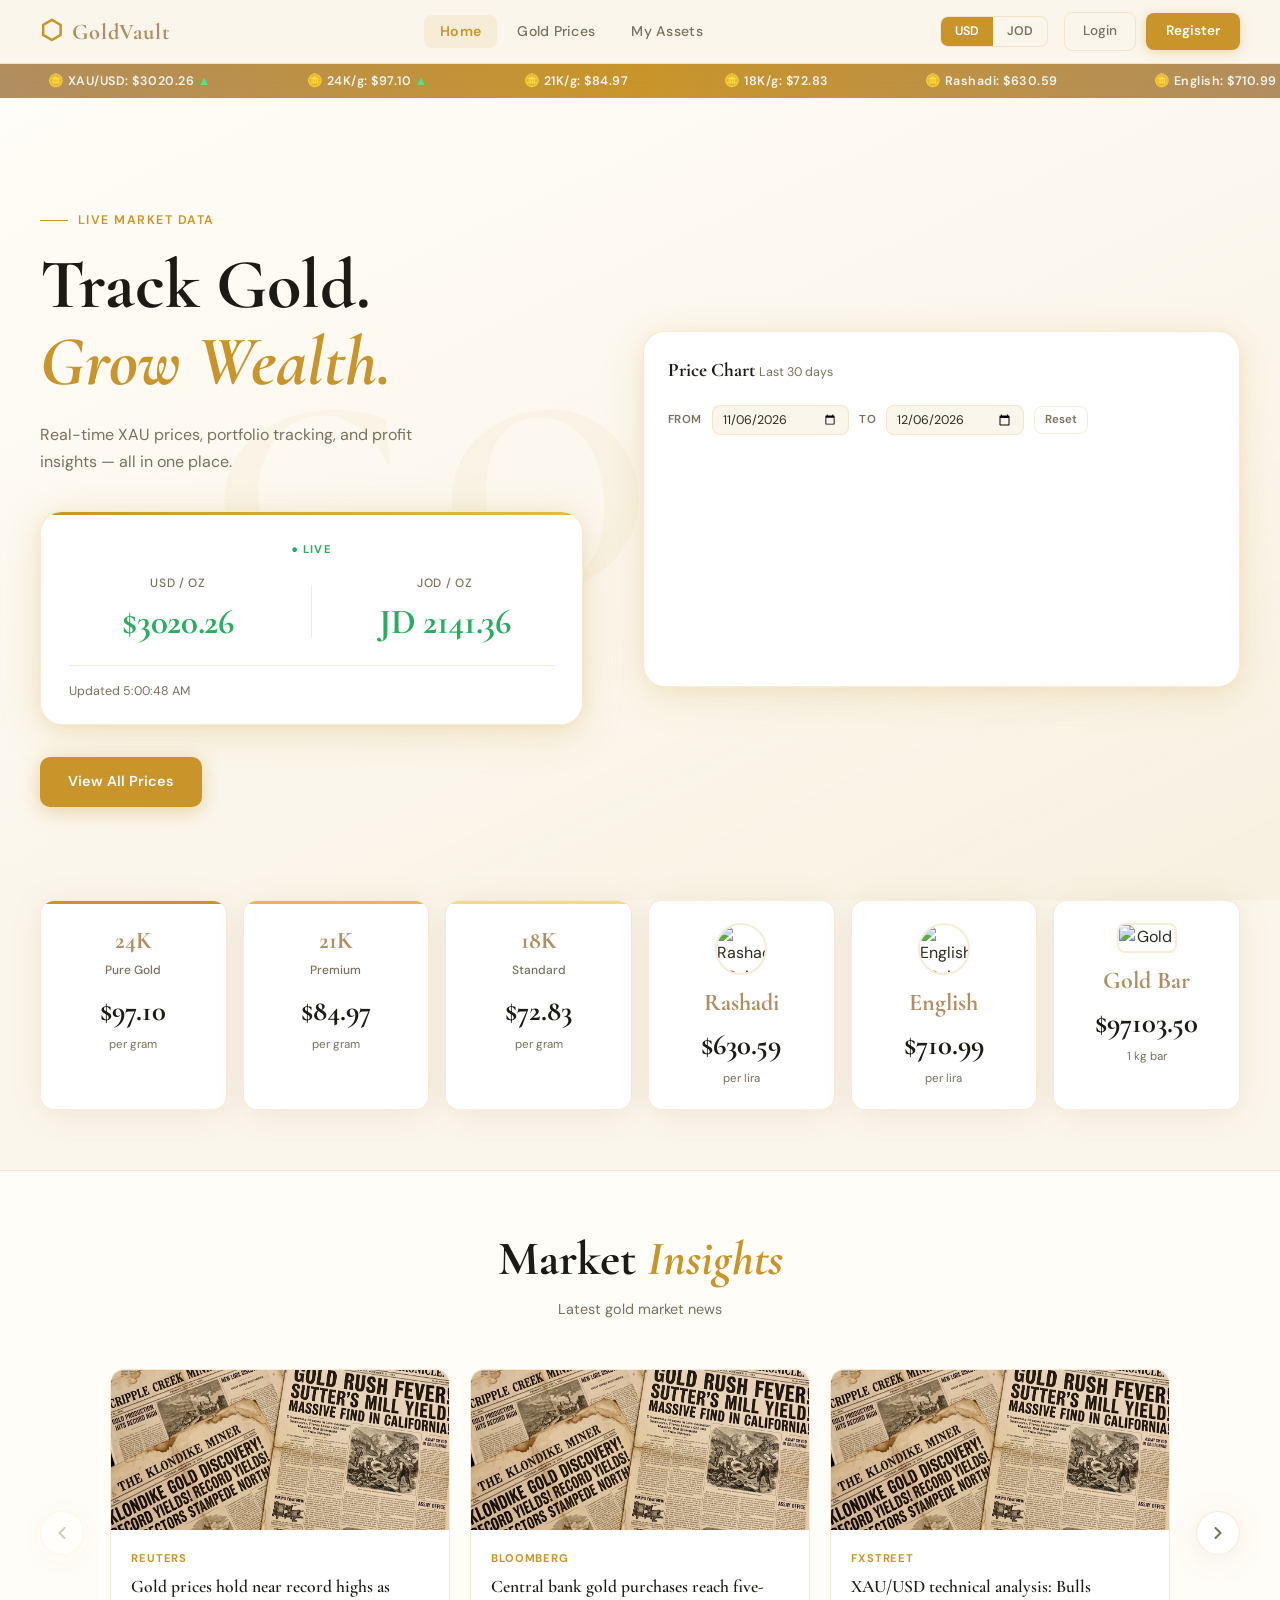
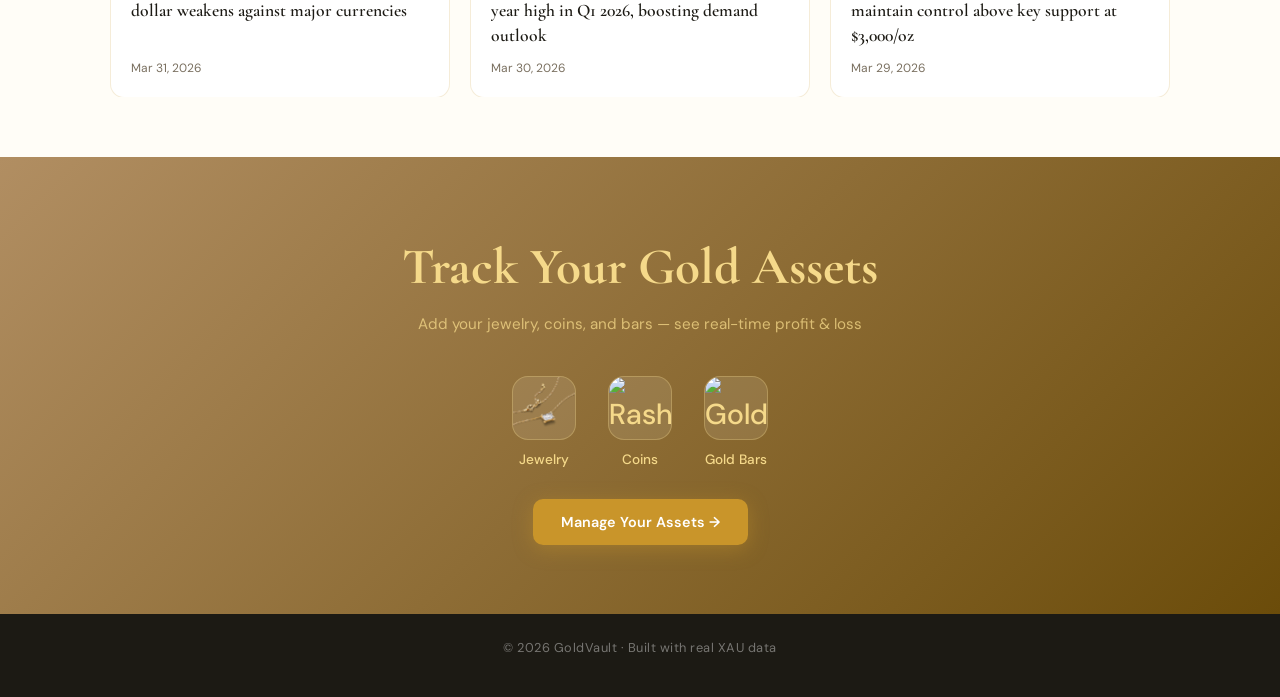
==== commit 46db5e4d: "Merge branch 'main' of https://github.com/SalamAfaneh04/Gold-Price-Tracker-Web-App" ====
--- a/html/index.html
+++ b/html/index.html
@@ -8,7 +8,7 @@
     <link rel="icon" href="../assets/images/gold_logo.png" type="image/x-icon">
     <link rel="preconnect" href="https://fonts.googleapis.com">
     <link
-        href="https://fonts.googleapis.com/css2?family=Cormorant+Garamond:ital,wght@0,300;0,400;0,600;0,700;1,300;1,400&family=DM+Sans:wght@300;400;500;600&display=swap"
+        href="https://fonts.googleapis.com/css2?family=Cormorant+Garamond:ital,wght@0,300;0,400;0,600;0,700;1,300;1,400&family=DM+Sans:wght@300;400;500;600&family=Playfair+Display:wght@700;900&display=swap"
         rel="stylesheet">
 
     <link href="https://cdn.jsdelivr.net/npm/bootstrap@5.3.8/dist/css/bootstrap.min.css" rel="stylesheet"
@@ -28,22 +28,92 @@
 
     <!-- NAVBAR -->
     <nav class="navbar">
-        <div class="nav-brand">
-            <span class="nav-icon">⬡</span>
-            <span class="nav-title">GoldVault</span>
-        </div>
-        <ul class="nav-links">
-            <li><a href="../html/index.html" class="active">Home</a></li>
-            <li><a href="../html/prices.html">Gold Prices</a></li>
-            <li><a href="../html/myAssets.html" id="assetsBtn">My Assets</a></li>
-        </ul>
-        <div class="nav-auth">
-            <button id="loginBtn" type="button" class="btn-ghost">Login</button>
-            <button id="registerBtn" type="button" class="btn-gold">Register</button>
-            <button id="logoutBtn" type="button" class="btn-ghost" style="display: none;">Logout</button>
-        </div>
-        <button class="nav-toggle" id="navToggle">☰</button>
+
+        <!-- LEFT -->
+        <div class="nav-left">
+            <div class="nav-brand">
+                <span class="nav-icon">⬡</span>
+                <span class="nav-title">GoldVault</span>
+            </div>
+        </div>
+
+        <!-- CENTER -->
+        <div class="nav-center">
+            <ul class="nav-links">
+                <li><a href="../html/index.html" class="active">Home</a></li>
+                <li><a href="../html/prices.html">Gold Prices</a></li>
+                <li><a href="../html/myAssets.html" id="assetsBtn">My Assets</a></li>
+            </ul>
+        </div>
+
+        <!-- RIGHT -->
+        <div class="nav-right">
+            <div class="currency-toggle nav-currency">
+                <button class="toggle-btn active" id="btnUSD" onclick="setCurrency('USD')">USD</button>
+                <button class="toggle-btn" id="btnJOD" onclick="setCurrency('JOD')">JOD</button>
+            </div>
+
+            <!-- Logged-out buttons -->
+            <div class="nav-auth" id="navAuthButtons">
+                <button id="loginBtn" class="btn-ghost">Login</button>
+                <button id="registerBtn" class="btn-gold">Register</button>
+            </div>
+
+            <!-- Logged-in profile dropdown -->
+            <div class="nav-profile-dropdown" id="navProfileDropdown" style="display:none;">
+                <button class="profile-trigger" id="profileTrigger" type="button">
+                    <span class="profile-name" id="navProfileName"></span>
+                    <div class="profile-avatar">
+                        <img id="navProfileImg" src="../assets/images/female.png" alt="Profile" />
+                    </div>
+                    <svg class="profile-caret" width="10" height="6" viewBox="0 0 10 6">
+                        <path d="M1 1l4 4 4-4" stroke="currentColor" stroke-width="1.5" fill="none"
+                            stroke-linecap="round" />
+                    </svg>
+                </button>
+                <div class="profile-dropdown-menu" id="profileDropdownMenu">
+                    <button class="profile-menu-item" id="navMyProfileBtn" data-bs-toggle="modal"
+                        data-bs-target="#profileModal">
+                        <svg width="16" height="16" viewBox="0 0 24 24" fill="none" stroke="currentColor"
+                            stroke-width="2">
+                            <circle cx="12" cy="8" r="4" />
+                            <path d="M4 20c0-4 3.6-7 8-7s8 3 8 7" />
+                        </svg>
+                        My Profile
+                    </button>
+                    <div class="profile-menu-divider"></div>
+                    <button class="profile-menu-item danger" id="navLogoutBtn">
+                        <svg width="16" height="16" viewBox="0 0 24 24" fill="none" stroke="currentColor"
+                            stroke-width="2">
+                            <path d="M9 21H5a2 2 0 0 1-2-2V5a2 2 0 0 1 2-2h4" />
+                            <polyline points="16 17 21 12 16 7" />
+                            <line x1="21" y1="12" x2="9" y2="12" />
+                        </svg>
+                        Sign Out
+                    </button>
+                </div>
+            </div>
+
+            <button class="nav-toggle" id="navToggle" aria-label="Menu">☰</button>
+        </div>
+
     </nav>
+
+    <!-- MOBILE MENU -->
+    <div class="mobile-menu" id="mobileMenu">
+        <a href="../html/index.html" class="active">Home</a>
+        <a href="../html/prices.html">Gold Prices</a>
+        <a href="../html/myAssets.html">My Assets</a>
+        <div class="mobile-menu-divider"></div>
+        <div style="display:flex;gap:8px;align-items:center;padding:8px 16px;">
+            <span
+                style="font-size:0.78rem;font-weight:600;color:var(--muted);text-transform:uppercase;letter-spacing:0.06em;">Currency:</span>
+            <div class="currency-toggle" style="margin-left:auto;">
+                <button class="toggle-btn active" id="mobileBtnUSD" onclick="setCurrency('USD')">USD</button>
+                <button class="toggle-btn" id="mobileBtnJOD" onclick="setCurrency('JOD')">JOD</button>
+            </div>
+        </div>
+    </div>
 
     <!-- TICKER -->
     <div class="ticker-bar">
@@ -82,13 +152,6 @@
 
                 <div class="hero-cta">
                     <a href="../html/prices.html" class="btn-gold-lg">View All Prices</a>
-                    <a href="#" class="btn-outline-lg">Manage Assets →</a>
-                    <div class="cta-price-btn">
-                        <div class="currency-toggle">
-                            <button class="toggle-btn active" id="btnUSD" onclick="setCurrency('USD')">USD</button>
-                            <button class="toggle-btn" id="btnJOD" onclick="setCurrency('JOD')">JOD</button>
-                        </div>
-                    </div>
                 </div>
             </div>
 
@@ -96,10 +159,6 @@
                 <div class="chart-card">
                     <div class="chart-header">
                         <span class="chart-title">Price Chart <span class="chart-sub">Last 30 days</span></span>
-                        <div class="chart-currency-toggle">
-                            <button class="ctoggle active" onclick="toggleChart('USD',this)">USD</button>
-                            <button class="ctoggle" onclick="toggleChart('JOD',this)">JOD</button>
-                        </div>
                     </div>
                     <div class="chart-controls">
                         <span class="chart-date-label">From</span>
@@ -108,6 +167,9 @@
                         <input type="date" id="chartDateTo" class="chart-date-input" onchange="filterChartByDate()" />
                         <button class="toggle-btn" onclick="resetChartFilter()"
                             style="border:1.5px solid var(--border);border-radius:8px;font-size:0.72rem;padding:4px 10px">Reset</button>
+                    </div>
+                    <div id="chartStatus"
+                        style="display:none;text-align:center;color:var(--gold);font-size:0.82rem;padding:8px 0;opacity:0.7;">
                     </div>
                     <canvas id="priceChart" height="220"></canvas>
                 </div>
@@ -366,6 +428,99 @@
         </div>
     </div>
 
+    <!-- Profile Modal -->
+    <div class="modal fade" id="profileModal" tabindex="-1" aria-hidden="true">
+        <div class="modal-dialog modal-dialog-centered">
+            <div class="modal-content shadow-lg border-0"
+                style="border-radius:20px; overflow:hidden; background: var(--cream);">
+                <div
+                    style="background: linear-gradient(135deg, #1C1A14 0%, #3d2e00 70%, #7a5a10 100%); padding: 28px 28px 0; text-align:center;">
+                    <p
+                        style="font-size:0.72rem; font-weight:600; letter-spacing:0.1em; text-transform:uppercase; color:rgba(245,217,138,0.65); margin-bottom:16px;">
+                        My Profile</p>
+                    <div
+                        style="width:84px; height:84px; border-radius:50%; border:3px solid var(--gold-pale); margin:0 auto; overflow:hidden; position:relative; bottom:-18px; background:rgba(201,149,42,0.15);">
+                        <img id="profileModalPic" src="../assets/images/female.png" alt="Profile"
+                            style="width:100%; height:100%; object-fit:cover;">
+                    </div>
+                </div>
+                <div style="padding: 32px 28px 24px;">
+                    <h5 class="serif fw-bold text-center mb-1" id="profileModalName">—</h5>
+                    <p class="text-center text-muted small mb-4" id="profileModalEmail">—</p>
+                    <hr style="border-color: var(--border);">
+                    <div class="row g-3 mb-3">
+                        <div class="col-6">
+                            <div
+                                style="background:#fff; border:1px solid var(--border); border-radius:10px; padding:12px 14px;">
+                                <div
+                                    style="font-size:0.7rem; font-weight:600; letter-spacing:0.06em; text-transform:uppercase; color:var(--muted); margin-bottom:4px;">
+                                    First Name</div>
+                                <div class="fw-semibold" id="profileModalFirst">—</div>
+                            </div>
+                        </div>
+                        <div class="col-6">
+                            <div
+                                style="background:#fff; border:1px solid var(--border); border-radius:10px; padding:12px 14px;">
+                                <div
+                                    style="font-size:0.7rem; font-weight:600; letter-spacing:0.06em; text-transform:uppercase; color:var(--muted); margin-bottom:4px;">
+                                    Last Name</div>
+                                <div class="fw-semibold" id="profileModalLast">—</div>
+                            </div>
+                        </div>
+                        <div class="col-12">
+                            <div
+                                style="background:#fff; border:1px solid var(--border); border-radius:10px; padding:12px 14px;">
+                                <div
+                                    style="font-size:0.7rem; font-weight:600; letter-spacing:0.06em; text-transform:uppercase; color:var(--muted); margin-bottom:4px;">
+                                    Email Address</div>
+                                <div class="fw-semibold" id="profileModalEmail2">—</div>
+                            </div>
+                        </div>
+                        <div class="col-6">
+                            <div
+                                style="background:#fff; border:1px solid var(--border); border-radius:10px; padding:12px 14px;">
+                                <div
+                                    style="font-size:0.7rem; font-weight:600; letter-spacing:0.06em; text-transform:uppercase; color:var(--muted); margin-bottom:4px;">
+                                    Gender</div>
+                                <div><span class="badge rounded-pill"
+                                        style="background:rgba(201,149,42,0.12); color:var(--gold-dark); border:1px solid var(--border); font-size:0.8rem;"
+                                        id="profileModalGender">—</span></div>
+                            </div>
+                        </div>
+                        <div class="col-6">
+                            <div
+                                style="background:#fff; border:1px solid var(--border); border-radius:10px; padding:12px 14px;">
+                                <div
+                                    style="font-size:0.7rem; font-weight:600; letter-spacing:0.06em; text-transform:uppercase; color:var(--muted); margin-bottom:4px;">
+                                    Member Since</div>
+                                <div class="fw-semibold" id="profileModalJoined">—</div>
+                            </div>
+                        </div>
+                    </div>
+                    <div class="d-flex gap-2 mb-4">
+                        <div
+                            style="flex:1; background:rgba(201,149,42,0.08); border:1px solid var(--border); border-radius:10px; padding:10px 8px; text-align:center;">
+                            <div class="serif" style="font-size:1.4rem; font-weight:700; color:var(--gold-dark);"
+                                id="profileModalCount">0</div>
+                            <div style="font-size:0.72rem; color:var(--muted);">Assets</div>
+                        </div>
+                        <div
+                            style="flex:1; background:rgba(201,149,42,0.08); border:1px solid var(--border); border-radius:10px; padding:10px 8px; text-align:center;">
+                            <div class="serif" style="font-size:1.4rem; font-weight:700; color:var(--gold-dark);"
+                                id="profileModalValue">0</div>
+                            <div style="font-size:0.72rem; color:var(--muted);">Portfolio (JOD)</div>
+                        </div>
+                    </div>
+                    <div class="d-flex gap-2">
+                        <button class="btn btn-light flex-fill" data-bs-dismiss="modal">Close</button>
+                        <button class="btn flex-fill text-white sign-out-link" id="profileModalSignOut"
+                            style="background:var(--gold); border:none;">Sign Out</button>
+                    </div>
+                </div>
+            </div>
+        </div>
+    </div>
+
     <script src="https://cdn.jsdelivr.net/npm/bootstrap@5.3.8/dist/js/bootstrap.bundle.min.js"
         integrity="sha384-FKyoEForCGlyvwx9Hj09JcYn3nv7wiPVlz7YYwJrWVcXK/BmnVDxM+D2scQbITxI"
         crossorigin="anonymous"></script>
--- a/css/style.css
+++ b/css/style.css
@@ -40,14 +40,29 @@
   color: var(--ink);
   min-height: 100vh;
   overflow-x: hidden;
-  cursor: url("data:image/svg+xml,%3Csvg xmlns='http://www.w3.org/2000/svg' width='28' height='28' viewBox='0 0 28 28'%3E%3Ccircle cx='14' cy='14' r='13' fill='%23C9952A' stroke='%23B18E62' stroke-width='1.5'/%3E%3Ccircle cx='14' cy='14' r='9' fill='none' stroke='%23F5D98A' stroke-width='1'/%3E%3Ctext x='14' y='18.5' text-anchor='middle' font-size='11' font-weight='bold' fill='%23FBF6EC' font-family='serif'%3E%E2%9D%96%3C/text%3E%3C/svg%3E") 14 14, pointer;
-}
+  cursor: url("../assets/cursors/gold-auto.png"), auto;
+}
+
+a:hover,
+a,
+button:hover,
+button,
+select:hover,
+.news-card-inner:hover,
+input:hover,
+.carousel-control-next:hover,
+.carousel-control-prev:hover {
+  cursor: url('../assets/cursors/gold-pointer.png'), pointer;
+}
+
 
 /* ── FLOATING SPARKLES ── */
 .sparkle-layer {
   position: fixed;
-  top: 0; left: 0;
-  width: 100%; height: 100%;
+  top: 0;
+  left: 0;
+  width: 100%;
+  height: 100%;
   pointer-events: none;
   z-index: 0;
   overflow: hidden;
@@ -62,10 +77,23 @@
 }
 
 @keyframes floatSparkle {
-  0%   { transform: translateY(0) rotate(0deg) scale(0.8); opacity: 0; }
-  10%  { opacity: 1; }
-  90%  { opacity: 0.7; }
-  100% { transform: translateY(-110vh) rotate(720deg) scale(1.2); opacity: 0; }
+  0% {
+    transform: translateY(0) rotate(0deg) scale(0.8);
+    opacity: 0;
+  }
+
+  10% {
+    opacity: 1;
+  }
+
+  90% {
+    opacity: 0.7;
+  }
+
+  100% {
+    transform: translateY(-110vh) rotate(720deg) scale(1.2);
+    opacity: 0;
+  }
 }
 
 /* ── COIN EXPLOSION ── */
@@ -73,7 +101,8 @@
   position: fixed;
   pointer-events: none;
   z-index: 9999;
-  width: 0; height: 0;
+  width: 0;
+  height: 0;
 }
 
 .burst-coin {
@@ -84,8 +113,15 @@
 }
 
 @keyframes burstFly {
-  0%   { transform: translate(0,0) scale(1) rotate(0deg); opacity: 1; }
-  100% { transform: translate(var(--tx), var(--ty)) scale(0.3) rotate(var(--tr)); opacity: 0; }
+  0% {
+    transform: translate(0, 0) scale(1) rotate(0deg);
+    opacity: 1;
+  }
+
+  100% {
+    transform: translate(var(--tx), var(--ty)) scale(0.3) rotate(var(--tr));
+    opacity: 0;
+  }
 }
 
 /* ── FONTS ── */
@@ -106,11 +142,15 @@
   position: sticky;
   top: 0;
   z-index: 100;
-  display: flex;
-  align-items: center;
-  gap: 32px;
+
+  display: grid;
+  grid-template-columns: auto 1fr auto;
+  /* LEFT | CENTER | RIGHT */
+  align-items: center;
+
   padding: 0 40px;
   height: 64px;
+
   background: rgba(251, 246, 236, 0.92);
   backdrop-filter: blur(16px);
   border-bottom: 1px solid var(--border);
@@ -142,7 +182,7 @@
   display: flex;
   gap: 4px;
   list-style: none;
-  margin-left: auto;
+  margin: 0;
 }
 
 .nav-links a {
@@ -220,6 +260,21 @@
   cursor: pointer;
 }
 
+.nav-left {
+  justify-self: start;
+}
+
+.nav-center {
+  justify-self: center;
+}
+
+.nav-right {
+  display: flex;
+  align-items: center;
+  gap: 16px;
+  justify-self: end;
+}
+
 /* ============================
    TICKER BAR
    ============================ */
@@ -339,10 +394,12 @@
   border: 1.5px solid var(--border);
   border-radius: var(--radius-lg);
   padding: 24px 28px;
-  box-shadow: var(--shadow-lg);
+  box-shadow: 0 8px 40px rgba(201, 149, 42, 0.22), 0 2px 12px rgba(201, 149, 42, 0.10);
   margin-bottom: 32px;
   position: relative;
   overflow: hidden;
+  min-width: 260px;
+  text-align: center;
 }
 
 .live-price-card::before {
@@ -500,7 +557,7 @@
   border: 1.5px solid var(--border);
   border-radius: var(--radius-lg);
   padding: 24px;
-  box-shadow: var(--shadow-lg);
+  box-shadow: 0 8px 40px rgba(201, 149, 42, 0.20), 0 2px 10px rgba(201, 149, 42, 0.08);
 }
 
 .chart-header {
@@ -522,13 +579,6 @@
   color: var(--muted);
   font-weight: 400;
   font-family: 'DM Sans', sans-serif;
-}
-
-.chart-currency-toggle {
-  display: flex;
-  border-radius: 8px;
-  border: 1.5px solid var(--border);
-  overflow: hidden;
 }
 
 .ctoggle {
@@ -577,8 +627,8 @@
 
 .rate-card:hover {
   transform: translateY(-4px);
-  box-shadow: var(--shadow-lg);
-  border-color: rgba(201, 149, 42, 0.35);
+  box-shadow: 0 16px 48px rgba(201, 149, 42, 0.28), 0 2px 8px rgba(201, 149, 42, 0.12);
+  border-color: rgba(201, 149, 42, 0.45);
 }
 
 .rate-karat {
@@ -773,7 +823,7 @@
   border-color: rgba(201, 149, 42, 0.35);
 }
 
-.news-card-inner > * {
+.news-card-inner>* {
   pointer-events: none;
 }
 
@@ -981,13 +1031,13 @@
 .page-hero::before {
   content: 'GOLD';
   position: absolute;
-  right: -20px;
+  right: 300px;
   top: 50%;
   transform: translateY(-50%);
   font-family: 'Cormorant Garamond', serif;
   font-size: clamp(100px, 18vw, 220px);
   font-weight: 700;
-  color: rgba(201,149,42,0.08);
+  color: rgba(201, 149, 42, 0.08);
   pointer-events: none;
   user-select: none;
   letter-spacing: 0.06em;
@@ -1024,7 +1074,7 @@
 }
 
 .page-sub {
-  color: rgba(245,217,138,0.65);
+  color: rgba(245, 217, 138, 0.65);
   font-size: 0.95rem;
 }
 
@@ -1274,7 +1324,7 @@
   border: 1.5px solid var(--border);
   border-radius: var(--radius);
   overflow: hidden;
-  box-shadow: var(--shadow);
+  box-shadow: 0 4px 24px rgba(201, 149, 42, 0.14), 0 1px 6px rgba(201, 149, 42, 0.08);
 }
 
 .price-table thead {
@@ -1468,6 +1518,7 @@
   border-radius: var(--radius-lg);
   padding: 32px 28px;
   box-shadow: var(--shadow);
+  margin: 0 50px;
 }
 
 .calc-row {
@@ -1552,18 +1603,134 @@
   }
 }
 
+/* ============================
+   MOBILE SANDWICH MENU
+   ============================ */
+.mobile-menu {
+  display: none;
+  position: fixed;
+  top: 64px;
+  left: 0;
+  right: 0;
+  z-index: 999;
+  background: rgba(251, 246, 236, 0.98);
+  backdrop-filter: blur(20px);
+  border-bottom: 1.5px solid var(--border);
+  box-shadow: 0 8px 40px rgba(201, 149, 42, 0.18);
+  padding: 20px 24px 24px;
+  flex-direction: column;
+  gap: 6px;
+  animation: slideDown 0.22s ease;
+}
+
+.mobile-menu.open {
+  display: flex;
+}
+
+@keyframes slideDown {
+  from {
+    opacity: 0;
+    transform: translateY(-10px);
+  }
+
+  to {
+    opacity: 1;
+    transform: translateY(0);
+  }
+}
+
+.mobile-menu a,
+.mobile-menu-link {
+  display: block;
+  padding: 12px 16px;
+  text-decoration: none;
+  color: var(--muted);
+  font-size: 0.95rem;
+  font-weight: 500;
+  border-radius: 10px;
+  transition: all 0.2s;
+  border: none;
+  background: none;
+  cursor: pointer;
+  width: 100%;
+  text-align: left;
+  font-family: 'DM Sans', sans-serif;
+}
+
+.mobile-menu a:hover,
+.mobile-menu-link:hover {
+  color: var(--gold-dark);
+  background: rgba(201, 149, 42, 0.08);
+}
+
+.mobile-menu a.active {
+  color: var(--gold);
+  font-weight: 600;
+  background: rgba(201, 149, 42, 0.10);
+}
+
+.mobile-menu-divider {
+  height: 1px;
+  background: var(--border);
+  margin: 10px 0;
+}
+
+.mobile-menu-auth {
+  display: flex;
+  gap: 10px;
+  margin-top: 6px;
+}
+
+.mobile-menu-auth .btn-ghost,
+.mobile-menu-auth .btn-gold {
+  flex: 1;
+  text-align: center;
+  padding: 10px 16px;
+}
+
+/* Hamburger icon toggle */
+.nav-toggle {
+  display: none;
+  background: none;
+  border: 1.5px solid var(--border);
+  border-radius: 8px;
+  width: 38px;
+  height: 38px;
+  align-items: center;
+  justify-content: center;
+  cursor: pointer;
+  transition: all 0.2s;
+  color: var(--gold-dark);
+  font-size: 1.1rem;
+  padding: 0;
+}
+
+.nav-toggle:hover {
+  border-color: var(--gold);
+  background: rgba(201, 149, 42, 0.06);
+  color: var(--gold);
+}
+
+.nav-toggle.open {
+  background: rgba(201, 149, 42, 0.10);
+  border-color: var(--gold);
+  color: var(--gold);
+}
+
 @media (max-width: 768px) {
   .navbar {
     padding: 0 20px;
   }
 
   .nav-links,
-  .nav-auth {
-    display: none;
+  .nav-auth,
+  .nav-center,
+  .nav-currency {
+    display: none !important;
   }
 
   .nav-toggle {
-    display: block;
+    display: flex;
   }
 
   .hero {
@@ -1618,11 +1785,24 @@
     align-items: flex-start;
   }
 
-  .cta-price-btn{
+  .cta-price-btn {
     flex-direction: column;
     align-items: flex-start;
     gap: 12px;
-    
+  }
+
+  .page-hero-inner {
+    flex-direction: column;
+    align-items: flex-start;
+  }
+
+  .live-price-card {
+    width: 100%;
+    min-width: unset;
+  }
+
+  .rates-strip {
+    padding: 0 20px 40px;
   }
 }
 
@@ -1663,4 +1843,538 @@
 
 .flash-down {
   animation: flash-down 0.8s ease-out;
+}
+
+/* -------------------------------------------------------------------------------------
+                                ===========================
+                                  RESPONSIVE NAVBAR LOGIC
+                                ===========================
+ --------------------------------------------------------------------------------------- */
+/* ============================
+   PROFILE NAV DROPDOWN
+   ============================ */
+
+.nav-profile-dropdown {
+  display: flex;
+  align-items: center;
+  position: relative;
+}
+
+.profile-trigger {
+  display: flex;
+  align-items: center;
+  gap: 9px;
+  background: none;
+  border: 1.5px solid var(--border);
+  border-radius: 50px;
+  padding: 4px 11px 4px 14px;
+  cursor: pointer;
+  transition: border-color 0.2s, background 0.2s;
+  color: var(--ink);
+}
+
+.profile-trigger:hover,
+.profile-trigger.active {
+  border-color: var(--gold);
+  background: rgba(201, 149, 42, 0.06);
+}
+
+.profile-name {
+  font-size: 0.87rem;
+  font-weight: 600;
+  color: var(--gold-dark);
+  white-space: nowrap;
+  max-width: 110px;
+  overflow: hidden;
+  text-overflow: ellipsis;
+}
+
+.profile-avatar {
+  width: 34px;
+  height: 34px;
+  border-radius: 50%;
+  border: 2px solid var(--gold);
+  overflow: hidden;
+  flex-shrink: 0;
+  background: rgba(201, 149, 42, 0.12);
+}
+
+.profile-avatar img {
+  width: 100%;
+  height: 100%;
+  object-fit: cover;
+  display: block;
+}
+
+.profile-caret {
+  color: var(--gold);
+  flex-shrink: 0;
+  transition: transform 0.2s ease;
+}
+
+.profile-trigger.active .profile-caret {
+  transform: rotate(180deg);
+}
+
+.profile-dropdown-menu {
+  display: none;
+  position: absolute;
+  top: calc(100% + 10px);
+  right: 0;
+  min-width: 178px;
+  background: #fff;
+  border: 1px solid var(--border);
+  border-radius: 14px;
+  box-shadow: 0 8px 32px rgba(0, 0, 0, 0.11);
+  padding: 6px;
+  z-index: 9999;
+  animation: profileDropIn 0.15s ease;
+}
+
+.profile-dropdown-menu.open {
+  display: block;
+}
+
+@keyframes profileDropIn {
+  from {
+    opacity: 0;
+    transform: translateY(-6px);
+  }
+
+  to {
+    opacity: 1;
+    transform: translateY(0);
+  }
+}
+
+.profile-menu-item {
+  display: flex;
+  align-items: center;
+  gap: 10px;
+  width: 100%;
+  padding: 10px 13px;
+  background: none;
+  border: none;
+  border-radius: 9px;
+  font-size: 0.87rem;
+  font-weight: 500;
+  color: var(--ink);
+  cursor: pointer;
+  text-align: left;
+  transition: background 0.15s, color 0.15s;
+  font-family: 'DM Sans', sans-serif;
+}
+
+.profile-menu-item svg {
+  flex-shrink: 0;
+  opacity: 0.7;
+}
+
+.profile-menu-item:hover {
+  background: rgba(201, 149, 42, 0.08);
+  color: var(--gold-dark);
+}
+
+.profile-menu-item:hover svg {
+  opacity: 1;
+}
+
+.profile-menu-item.danger {
+  color: #e74c3c;
+}
+
+.profile-menu-item.danger:hover {
+  background: rgba(231, 76, 60, 0.08);
+  color: #c0392b;
+}
+
+.profile-menu-divider {
+  height: 1px;
+  background: var(--border);
+  margin: 4px 6px;
+}
+
+/* Mobile: hide name text, keep avatar pill visible */
+@media (max-width: 768px) {
+  .profile-name {
+    display: none;
+  }
+
+  .profile-trigger {
+    padding: 4px 8px;
+    gap: 6px;
+  }
+
+  .nav-profile-dropdown {
+    display: flex !important;
+  }
+}
+
+/* ============================
+   PROFILE DROPDOWN NAVBAR
+   ============================ */
+.nav-profile-dropdown {
+  position: relative;
+  align-items: center;
+}
+
+.profile-trigger {
+  display: flex;
+  align-items: center;
+  gap: 10px;
+  background: transparent;
+  border: 1.5px solid var(--border);
+  border-radius: 40px;
+  padding: 5px 12px 5px 14px;
+  cursor: pointer;
+  transition: all 0.2s;
+  color: var(--ink);
+}
+
+.profile-trigger:hover {
+  border-color: var(--gold);
+  background: rgba(201, 149, 42, 0.06);
+}
+
+.profile-name {
+  font-size: 0.85rem;
+  font-weight: 600;
+  color: var(--gold-dark);
+  max-width: 90px;
+  overflow: hidden;
+  text-overflow: ellipsis;
+  white-space: nowrap;
+}
+
+.profile-avatar {
+  width: 32px;
+  height: 32px;
+  border-radius: 50%;
+  overflow: hidden;
+  border: 2px solid var(--gold-pale);
+  flex-shrink: 0;
+}
+
+.profile-avatar img {
+  width: 100%;
+  height: 100%;
+  object-fit: cover;
+}
+
+.profile-caret {
+  color: var(--muted);
+  transition: transform 0.2s;
+  flex-shrink: 0;
+}
+
+.profile-trigger[aria-expanded="true"] .profile-caret,
+.nav-profile-dropdown.open .profile-caret {
+  transform: rotate(180deg);
+}
+
+.profile-dropdown-menu {
+  display: none;
+  position: absolute;
+  top: calc(100% + 10px);
+  right: 0;
+  background: var(--card-bg);
+  border: 1.5px solid var(--border);
+  border-radius: var(--radius);
+  box-shadow: var(--shadow-lg);
+  min-width: 180px;
+  z-index: 200;
+  overflow: hidden;
+  animation: dropdownFade 0.15s ease;
+}
+
+.profile-dropdown-menu.open {
+  display: block;
+}
+
+@keyframes dropdownFade {
+  from {
+    opacity: 0;
+    transform: translateY(-6px);
+  }
+
+  to {
+    opacity: 1;
+    transform: translateY(0);
+  }
+}
+
+.profile-menu-item {
+  display: flex;
+  align-items: center;
+  gap: 10px;
+  width: 100%;
+  padding: 11px 16px;
+  background: transparent;
+  border: none;
+  text-align: left;
+  font-size: 0.85rem;
+  font-weight: 500;
+  color: var(--ink);
+  cursor: pointer;
+  transition: background 0.15s;
+}
+
+.profile-menu-item:hover {
+  background: rgba(201, 149, 42, 0.07);
+  color: var(--gold-dark);
+}
+
+.profile-menu-item.danger {
+  color: #c0392b;
+}
+
+.profile-menu-item.danger:hover {
+  background: rgba(231, 76, 60, 0.07);
+  color: #c0392b;
+}
+
+.profile-menu-divider {
+  height: 1px;
+  background: var(--border);
+  margin: 2px 0;
+}
+
+/* ============================
+   KARAT TABLE CAROUSEL (prices.html)
+   Bootstrap Carousel – Golden Theme
+   ============================ */
+
+.karat-carousel-wrap {
+  position: relative;
+}
+
+/* Outer carousel golden border */
+.karat-carousel-wrap .carousel {
+  border-radius: var(--radius-lg);
+  overflow: hidden;
+  box-shadow: 0 8px 48px rgba(201, 149, 42, 0.22), 0 2px 10px rgba(201, 149, 42, 0.10);
+  border: 1.5px solid rgba(201, 149, 42, 0.28);
+}
+
+/* Each slide: one row of the table as a card */
+.karat-slide-card {
+  background: var(--card-bg);
+  padding: 28px 32px;
+  display: flex;
+  align-items: center;
+  gap: 0;
+}
+
+/* Slide karat badge */
+.ks-karat {
+  font-family: 'Cormorant Garamond', serif;
+  font-size: 3rem;
+  font-weight: 700;
+  color: var(--gold);
+  min-width: 90px;
+  line-height: 1;
+}
+
+.ks-purity {
+  font-size: 0.78rem;
+  color: var(--muted);
+  margin-top: 4px;
+  font-weight: 500;
+}
+
+.ks-divider {
+  width: 1.5px;
+  height: 70px;
+  background: var(--border);
+  margin: 0 28px;
+  flex-shrink: 0;
+}
+
+.ks-prices {
+  display: flex;
+  gap: 32px;
+  flex: 1;
+  flex-wrap: wrap;
+}
+
+.ks-price-block {
+  display: flex;
+  flex-direction: column;
+  gap: 4px;
+  min-width: 90px;
+}
+
+.ks-label {
+  font-size: 0.68rem;
+  font-weight: 700;
+  letter-spacing: 0.08em;
+  text-transform: uppercase;
+  color: var(--gold-dark);
+}
+
+.ks-value {
+  font-family: 'Cormorant Garamond', serif;
+  font-size: 1.4rem;
+  font-weight: 700;
+  color: var(--charcoal);
+}
+
+/* Bootstrap carousel indicators – golden dots */
+.karat-carousel-wrap .carousel-indicators {
+  bottom: -36px;
+}
+
+.karat-carousel-wrap .carousel-indicators [data-bs-target] {
+  width: 8px;
+  height: 8px;
+  border-radius: 50%;
+  background: rgba(201, 149, 42, 0.30);
+  border: none;
+  opacity: 1;
+  transition: background 0.2s, transform 0.2s;
+}
+
+.karat-carousel-wrap .carousel-indicators .active {
+  background: var(--gold);
+  transform: scale(1.3);
+}
+
+/* Bootstrap carousel controls – golden arrows */
+.karat-carousel-wrap .carousel-control-prev,
+.karat-carousel-wrap .carousel-control-next {
+  width: 42px;
+  height: 42px;
+  top: 50%;
+  transform: translateY(-50%);
+  bottom: auto;
+  background: var(--card-bg);
+  border: 1.5px solid rgba(201, 149, 42, 0.35);
+  border-radius: 50%;
+  box-shadow: 0 2px 12px rgba(201, 149, 42, 0.18);
+  opacity: 1;
+  transition: all 0.2s;
+}
+
+.karat-carousel-wrap .carousel-control-prev {
+  left: -5px;
+}
+
+.karat-carousel-wrap .carousel-control-next {
+  right: -5px;
+}
+
+.karat-carousel-wrap .carousel-control-prev:hover,
+.karat-carousel-wrap .carousel-control-next:hover {
+  background: rgba(201, 149, 42, 0.10);
+  border-color: var(--gold);
+  box-shadow: 0 4px 20px rgba(201, 149, 42, 0.28);
+}
+
+.karat-carousel-wrap .carousel-control-prev-icon,
+.karat-carousel-wrap .carousel-control-next-icon {
+  width: 16px;
+  height: 16px;
+  filter: invert(62%) sepia(36%) saturate(800%) hue-rotate(10deg) brightness(90%);
+}
+
+/* Progress bar under carousel showing which karat */
+.karat-carousel-progress {
+  display: flex;
+  gap: 8px;
+  margin-top: 48px;
+  justify-content: center;
+}
+
+.kcp-item {
+  flex: 1;
+  max-width: 80px;
+  text-align: center;
+  cursor: pointer;
+  opacity: 0.45;
+  transition: opacity 0.2s;
+}
+
+.kcp-item.active {
+  opacity: 1;
+}
+
+.kcp-bar {
+  height: 3px;
+  background: var(--gold);
+  border-radius: 3px;
+  margin-bottom: 6px;
+}
+
+.kcp-label {
+  font-size: 0.72rem;
+  font-weight: 700;
+  color: var(--gold-dark);
+  letter-spacing: 0.06em;
+}
+
+/* Mobile: hide external arrows, use internal controls */
+@media (max-width: 768px) {
+  .karat-carousel-wrap .carousel-control-prev {
+    left: 2px;
+    background: rgba(251, 246, 236, 0.9);
+  }
+
+  .karat-carousel-wrap .carousel-control-next {
+    right: 2px;
+    background: rgba(251, 246, 236, 0.9);
+  }
+
+  .karat-slide-card {
+    flex-direction: column;
+    align-items: flex-start;
+    padding: 22px 20px;
+    gap: 16px;
+  }
+
+  .ks-divider {
+    display: none;
+  }
+
+  .ks-karat {
+    font-size: 2.2rem;
+  }
+
+  .ks-prices {
+    gap: 16px;
+  }
+
+  .ks-value {
+    font-size: 1.2rem;
+  }
+}
+
+/* Golden glow on the navbar */
+.navbar {
+  box-shadow: 0 2px 24px rgba(201, 149, 42, 0.12);
+}
+
+/* Golden shadow on asset cards */
+.asset-item-card:hover {
+  transform: translateY(-5px);
+  box-shadow: 0 16px 48px rgba(201, 149, 42, 0.22), 0 2px 10px rgba(201, 149, 42, 0.10) !important;
+}
+
+/* Golden shadow on coin detail cards */
+.coin-detail-card:hover {
+  transform: translateY(-4px);
+  box-shadow: 0 16px 48px rgba(201, 149, 42, 0.26), 0 2px 10px rgba(201, 149, 42, 0.10);
+  border-color: rgba(201, 149, 42, 0.45);
+}
+
+/* Karat big card golden shadow */
+.karat-big-card:hover {
+  transform: translateY(-4px);
+  box-shadow: 0 12px 44px rgba(201, 149, 42, 0.24), 0 2px 8px rgba(201, 149, 42, 0.10);
+}
+
+/* News card hover golden shadow */
+.news-card:hover .news-card-inner {
+  transform: translateY(-4px);
+  box-shadow: 0 12px 40px rgba(201, 149, 42, 0.22);
+  border-color: rgba(201, 149, 42, 0.45);
 }
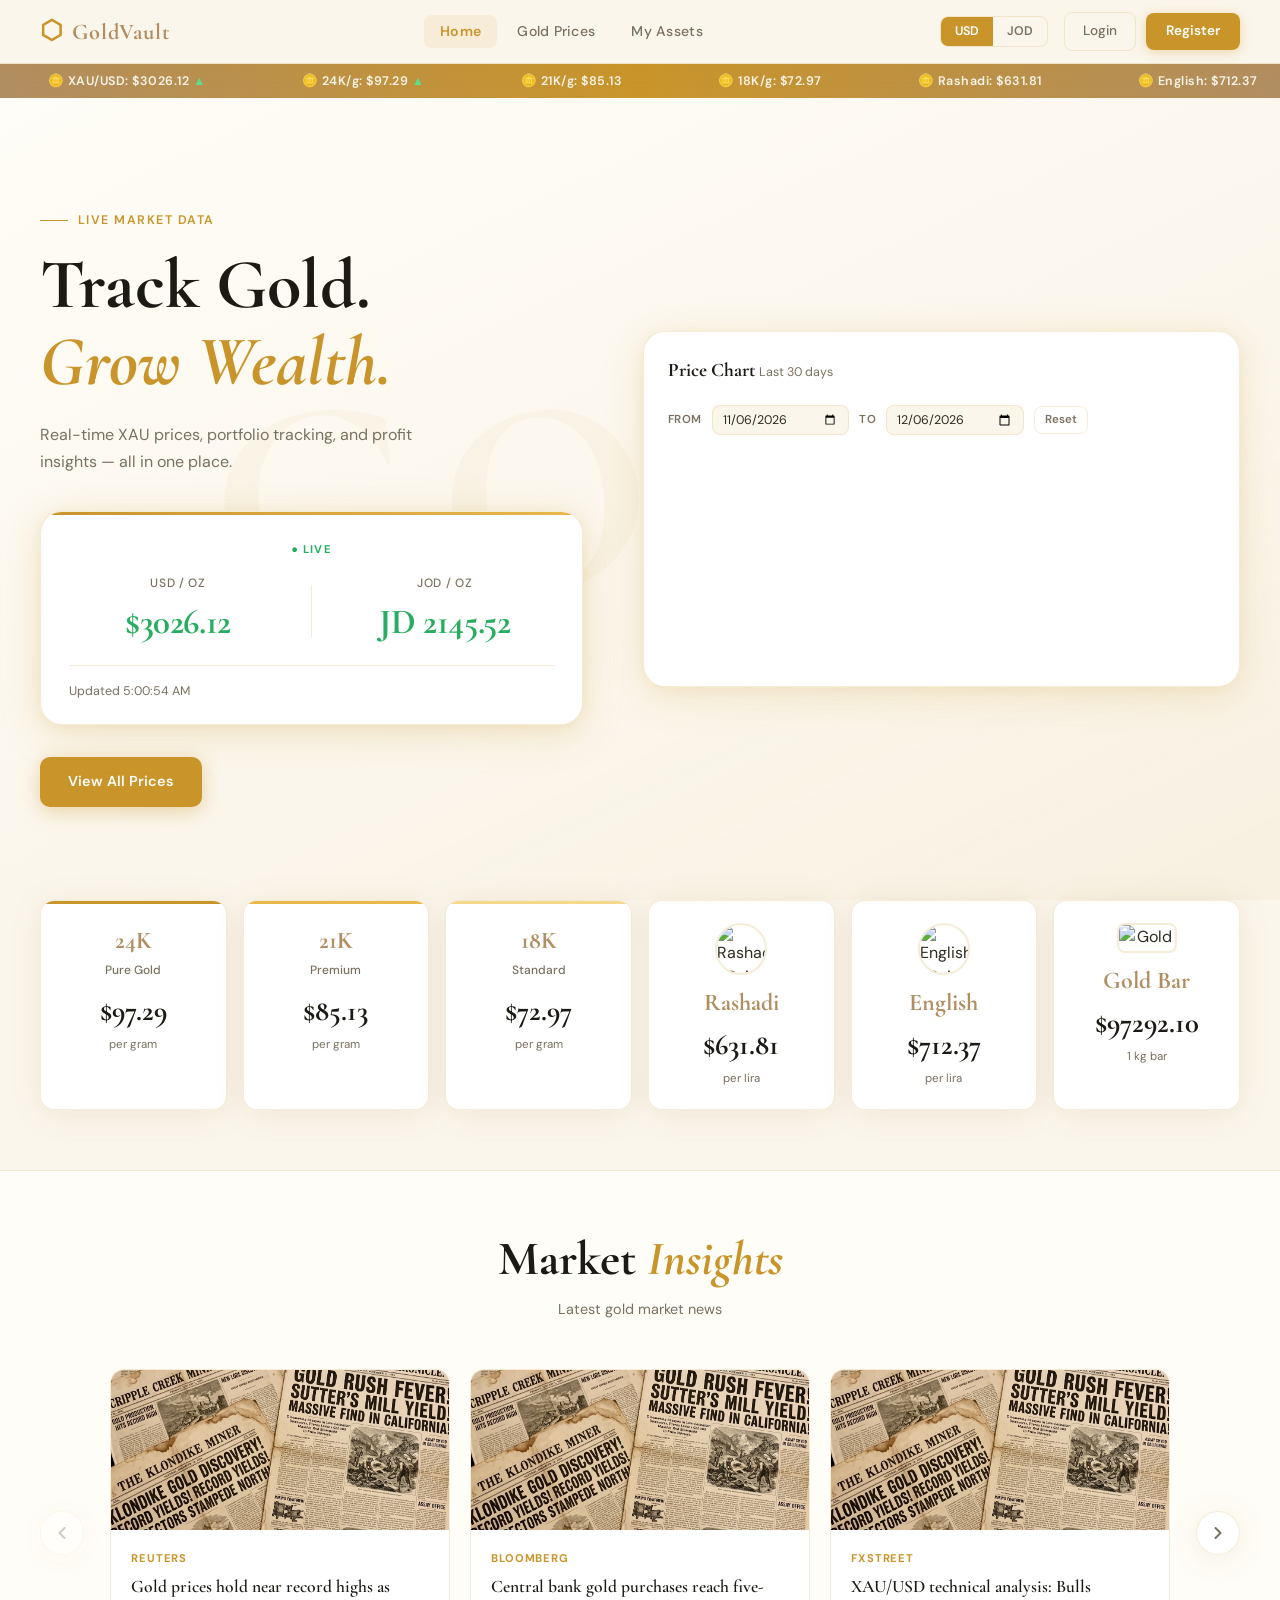
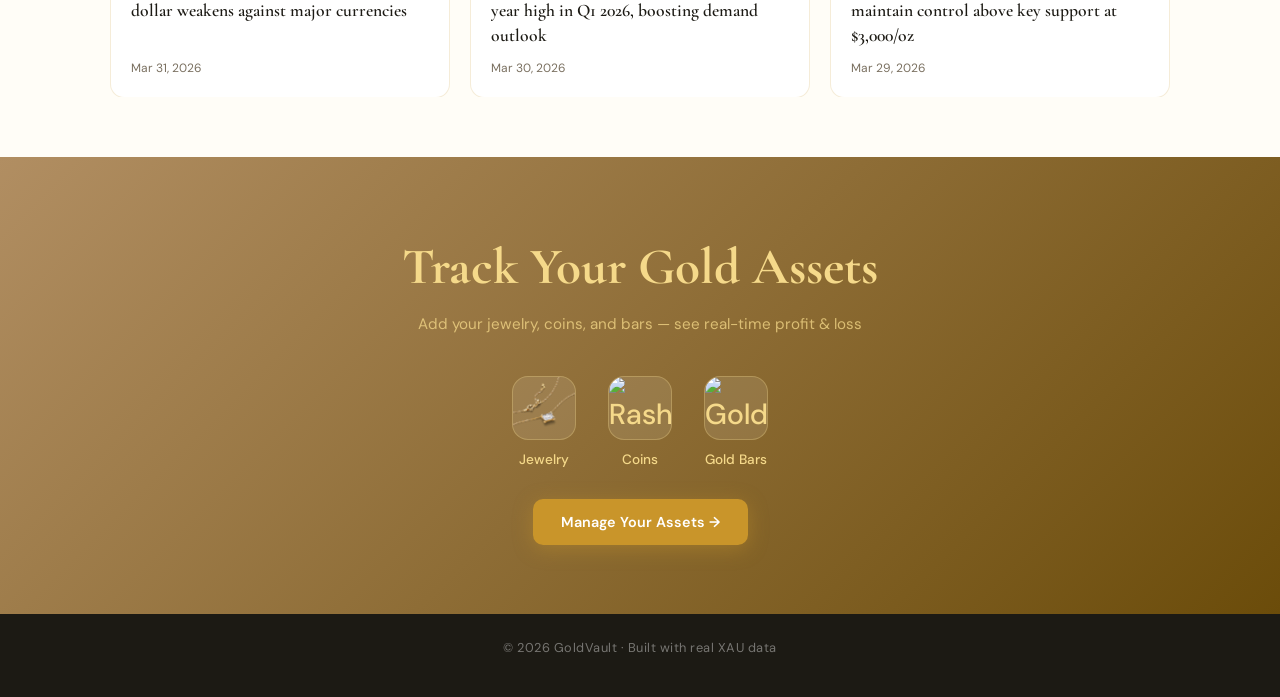
==== commit d8d63c5c: "added login register btns in phone view" ====
--- a/html/index.html
+++ b/html/index.html
@@ -113,6 +113,28 @@
                 <button class="toggle-btn" id="mobileBtnJOD" onclick="setCurrency('JOD')">JOD</button>
             </div>
         </div>
+        <div class="mobile-menu-divider"></div>
+        <!-- Mobile auth: logged-out -->
+        <div id="mobileAuthButtons" style="display:flex;gap:10px;padding:10px 16px;">
+            <button class="btn-ghost" style="flex:1;" data-bs-toggle="modal" data-bs-target="#loginModal">Login</button>
+            <button class="btn-gold" style="flex:1;" data-bs-toggle="modal" data-bs-target="#registerModal">Register</button>
+        </div>
+        <!-- Mobile auth: logged-in -->
+        <div id="mobileProfileSection" style="display:none;padding:10px 16px;">
+            <div style="display:flex;align-items:center;gap:10px;margin-bottom:10px;">
+                <img id="mobileProfileImg" src="../assets/images/female.png" alt="Profile"
+                    style="width:36px;height:36px;border-radius:50%;border:2px solid var(--gold);object-fit:cover;">
+                <span id="mobileProfileName" style="font-weight:700;font-size:0.95rem;color:var(--charcoal);"></span>
+            </div>
+            <button class="profile-menu-item" style="width:100%;margin-bottom:6px;" data-bs-toggle="modal" data-bs-target="#profileModal">
+                <svg width="15" height="15" viewBox="0 0 24 24" fill="none" stroke="currentColor" stroke-width="2"><circle cx="12" cy="8" r="4"/><path d="M4 20c0-4 3.6-7 8-7s8 3 8 7"/></svg>
+                My Profile
+            </button>
+            <button class="profile-menu-item danger" id="mobileLogoutBtn" style="width:100%;">
+                <svg width="15" height="15" viewBox="0 0 24 24" fill="none" stroke="currentColor" stroke-width="2"><path d="M9 21H5a2 2 0 0 1-2-2V5a2 2 0 0 1 2-2h4"/><polyline points="16 17 21 12 16 7"/><line x1="21" y1="12" x2="9" y2="12"/></svg>
+                Sign Out
+            </button>
+        </div>
     </div>
 
     <!-- TICKER -->
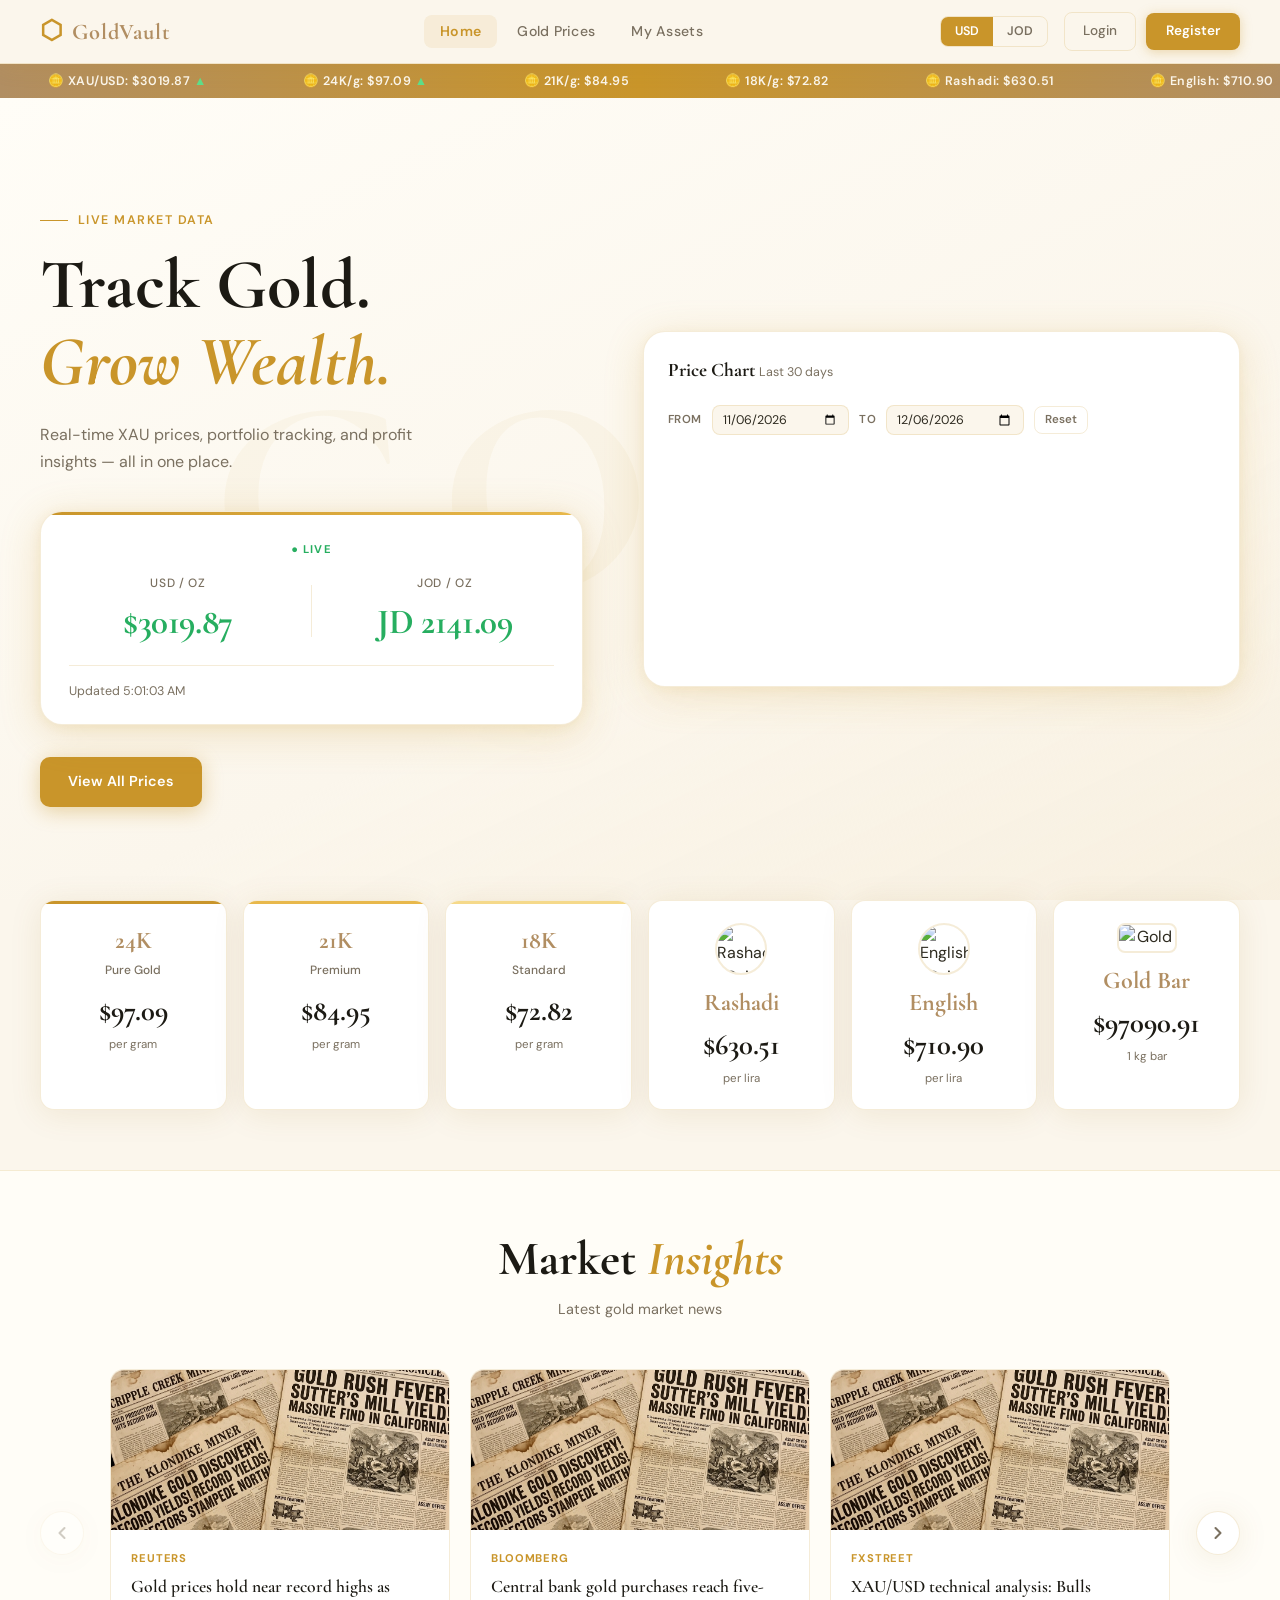
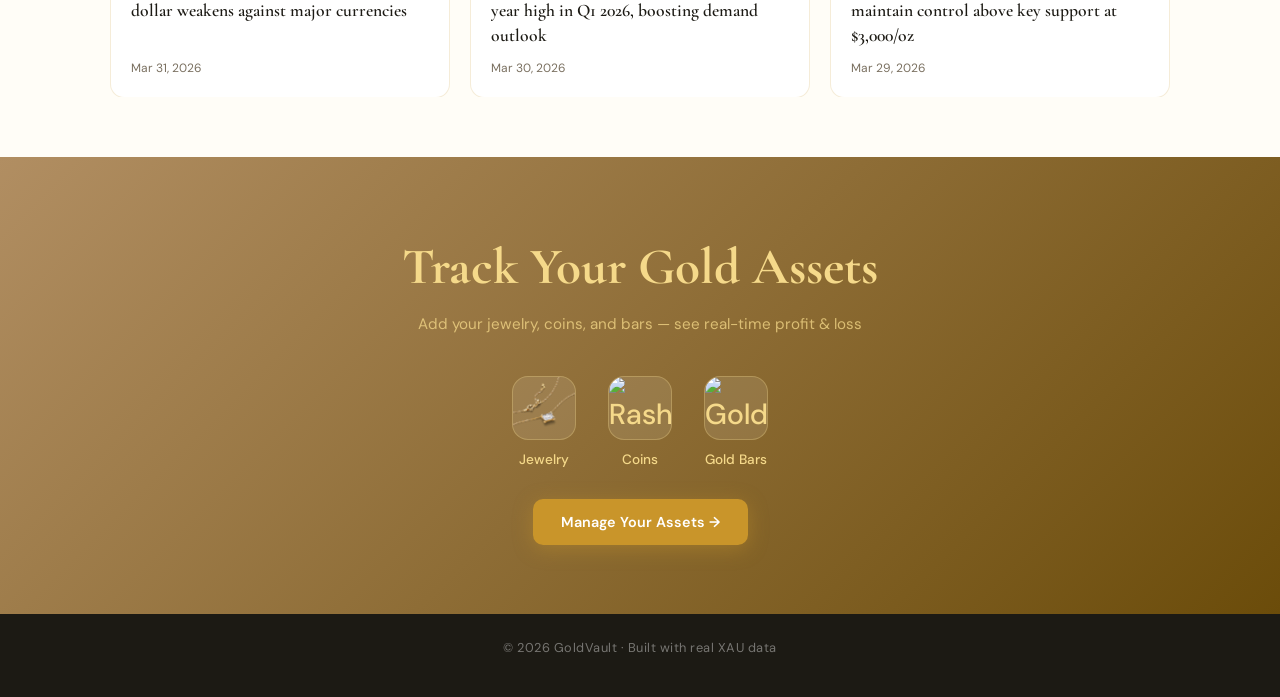
==== commit 083d47ad: "fix navbar responsive" ====
--- a/html/index.html
+++ b/html/index.html
@@ -103,7 +103,7 @@
     <div class="mobile-menu" id="mobileMenu">
         <a href="../html/index.html" class="active">Home</a>
         <a href="../html/prices.html">Gold Prices</a>
-        <a href="../html/myAssets.html">My Assets</a>
+        <button id="mobileAssetsBtn" class="mobile-menu-link">My Assets</button>
         <div class="mobile-menu-divider"></div>
         <div style="display:flex;gap:8px;align-items:center;padding:8px 16px;">
             <span
@@ -113,27 +113,10 @@
                 <button class="toggle-btn" id="mobileBtnJOD" onclick="setCurrency('JOD')">JOD</button>
             </div>
         </div>
-        <div class="mobile-menu-divider"></div>
-        <!-- Mobile auth: logged-out -->
+        <!-- Mobile auth: guest only -->
         <div id="mobileAuthButtons" style="display:flex;gap:10px;padding:10px 16px;">
             <button class="btn-ghost" style="flex:1;" data-bs-toggle="modal" data-bs-target="#loginModal">Login</button>
             <button class="btn-gold" style="flex:1;" data-bs-toggle="modal" data-bs-target="#registerModal">Register</button>
-        </div>
-        <!-- Mobile auth: logged-in -->
-        <div id="mobileProfileSection" style="display:none;padding:10px 16px;">
-            <div style="display:flex;align-items:center;gap:10px;margin-bottom:10px;">
-                <img id="mobileProfileImg" src="../assets/images/female.png" alt="Profile"
-                    style="width:36px;height:36px;border-radius:50%;border:2px solid var(--gold);object-fit:cover;">
-                <span id="mobileProfileName" style="font-weight:700;font-size:0.95rem;color:var(--charcoal);"></span>
-            </div>
-            <button class="profile-menu-item" style="width:100%;margin-bottom:6px;" data-bs-toggle="modal" data-bs-target="#profileModal">
-                <svg width="15" height="15" viewBox="0 0 24 24" fill="none" stroke="currentColor" stroke-width="2"><circle cx="12" cy="8" r="4"/><path d="M4 20c0-4 3.6-7 8-7s8 3 8 7"/></svg>
-                My Profile
-            </button>
-            <button class="profile-menu-item danger" id="mobileLogoutBtn" style="width:100%;">
-                <svg width="15" height="15" viewBox="0 0 24 24" fill="none" stroke="currentColor" stroke-width="2"><path d="M9 21H5a2 2 0 0 1-2-2V5a2 2 0 0 1 2-2h4"/><polyline points="16 17 21 12 16 7"/><line x1="21" y1="12" x2="9" y2="12"/></svg>
-                Sign Out
-            </button>
         </div>
     </div>
 
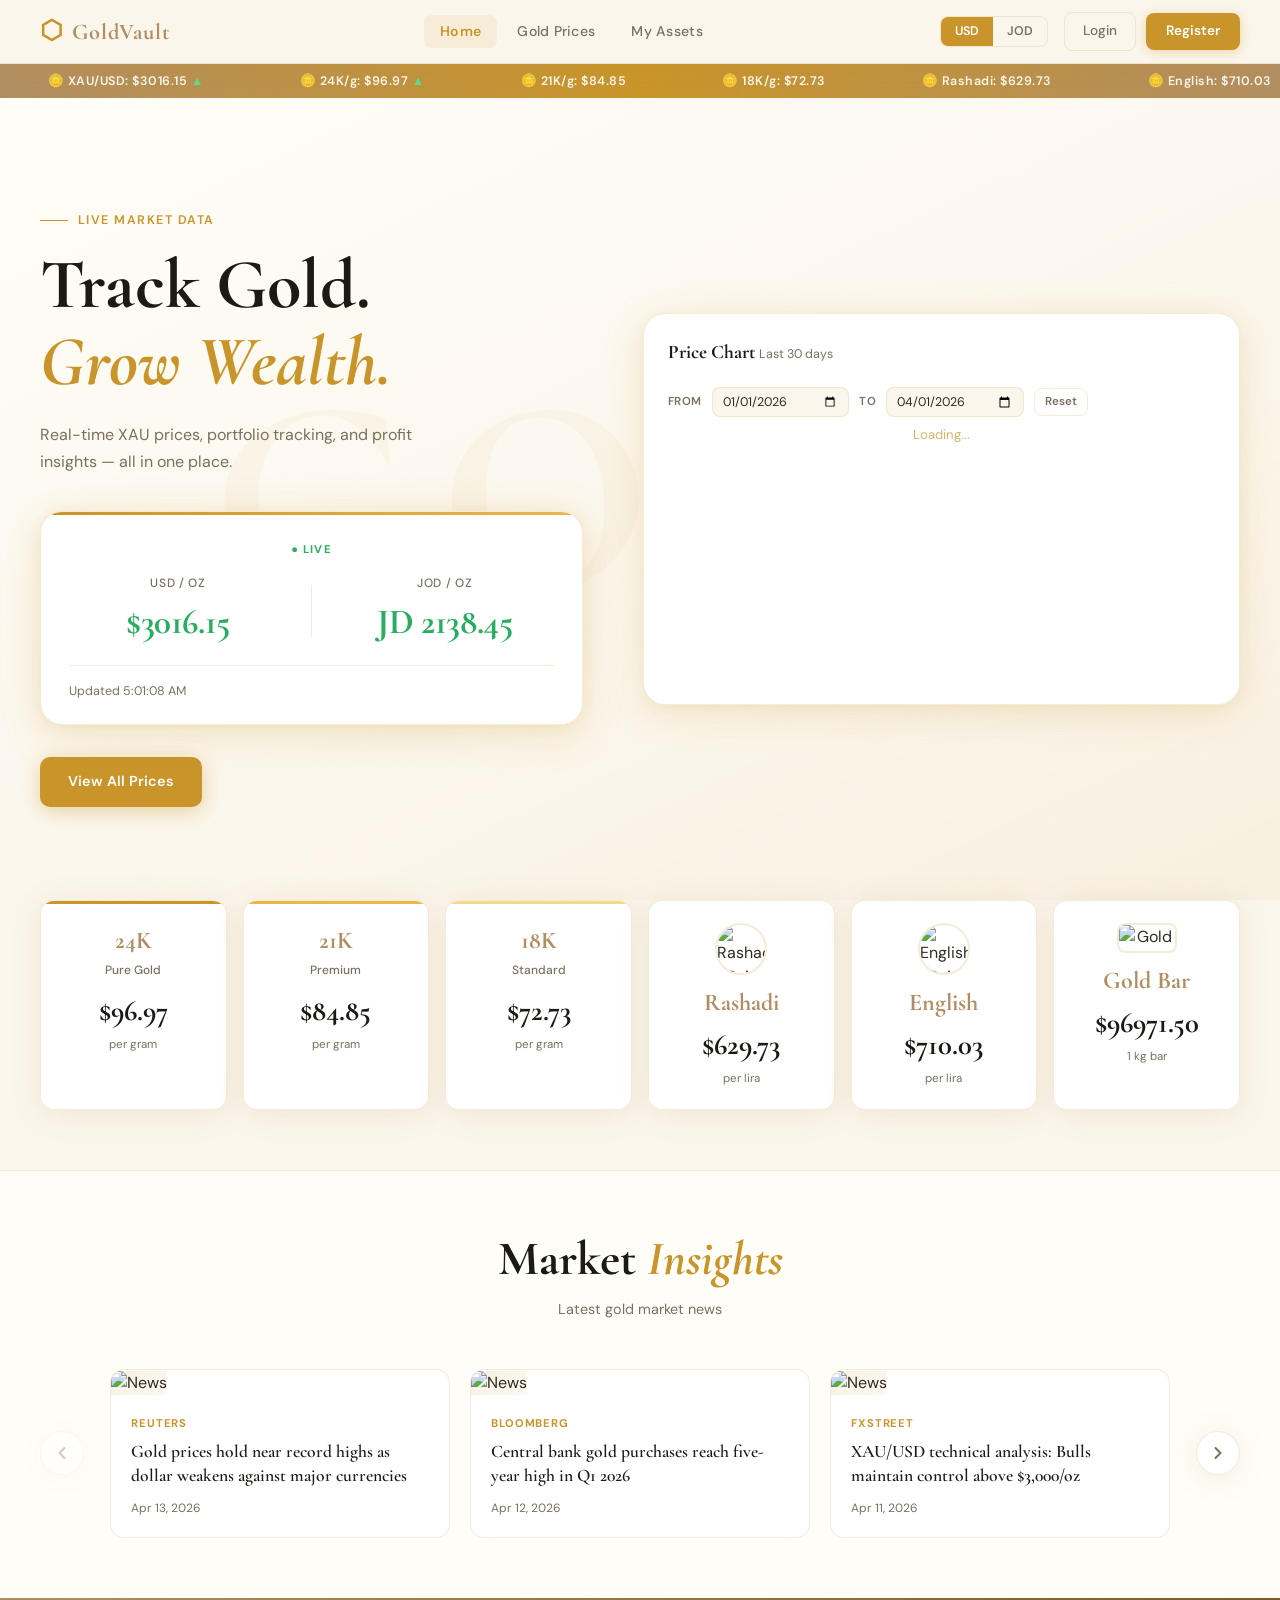
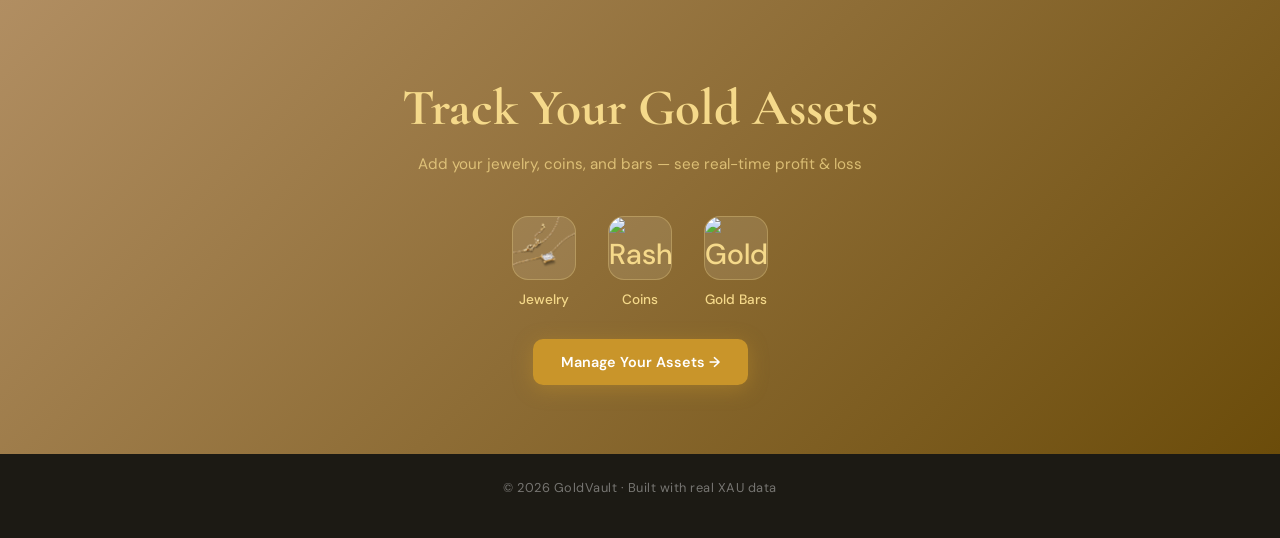
==== commit 786145f5: "News api fix" ====
--- a/html/index.html
+++ b/html/index.html
@@ -294,13 +294,11 @@
                     <div class="d-flex justify-content-between align-items-start mb-3">
                         <h2 class="h3 fw-bold mb-0" id="newsModalTitle"
                             style="font-family: 'Cormorant Garamond', serif; padding-right: 15px;"></h2>
-                        <a id="newsModalLink" href="#" target="_blank" rel="noopener" class="mt-1"
-                            style="color: var(--gold-dark); flex-shrink: 0; text-decoration: none;"
+                        <a id="newsModalLink" href="#" target="_blank" rel="noopener" class="mt-1 d-flex align-items-center gap-1"
+                            style="color: var(--gold-dark); flex-shrink: 0; text-decoration: none; font-size: 0.85rem; font-weight: 500;"
                             title="Read original article">
-                            <i class="bi bi-box-arrow-up-right"
-                                style="font-size: 1.25rem; color: var(--gold-dark); transition: color 0.2s;"
-                                onmouseover="this.style.color='var(--gold)'"
-                                onmouseout="this.style.color='var(--gold-dark)'"></i>
+                            <span>Visit Source</span>
+                            <i class="bi bi-box-arrow-up-right" style="font-size: 0.9rem;"></i>
                         </a>
                     </div>
 
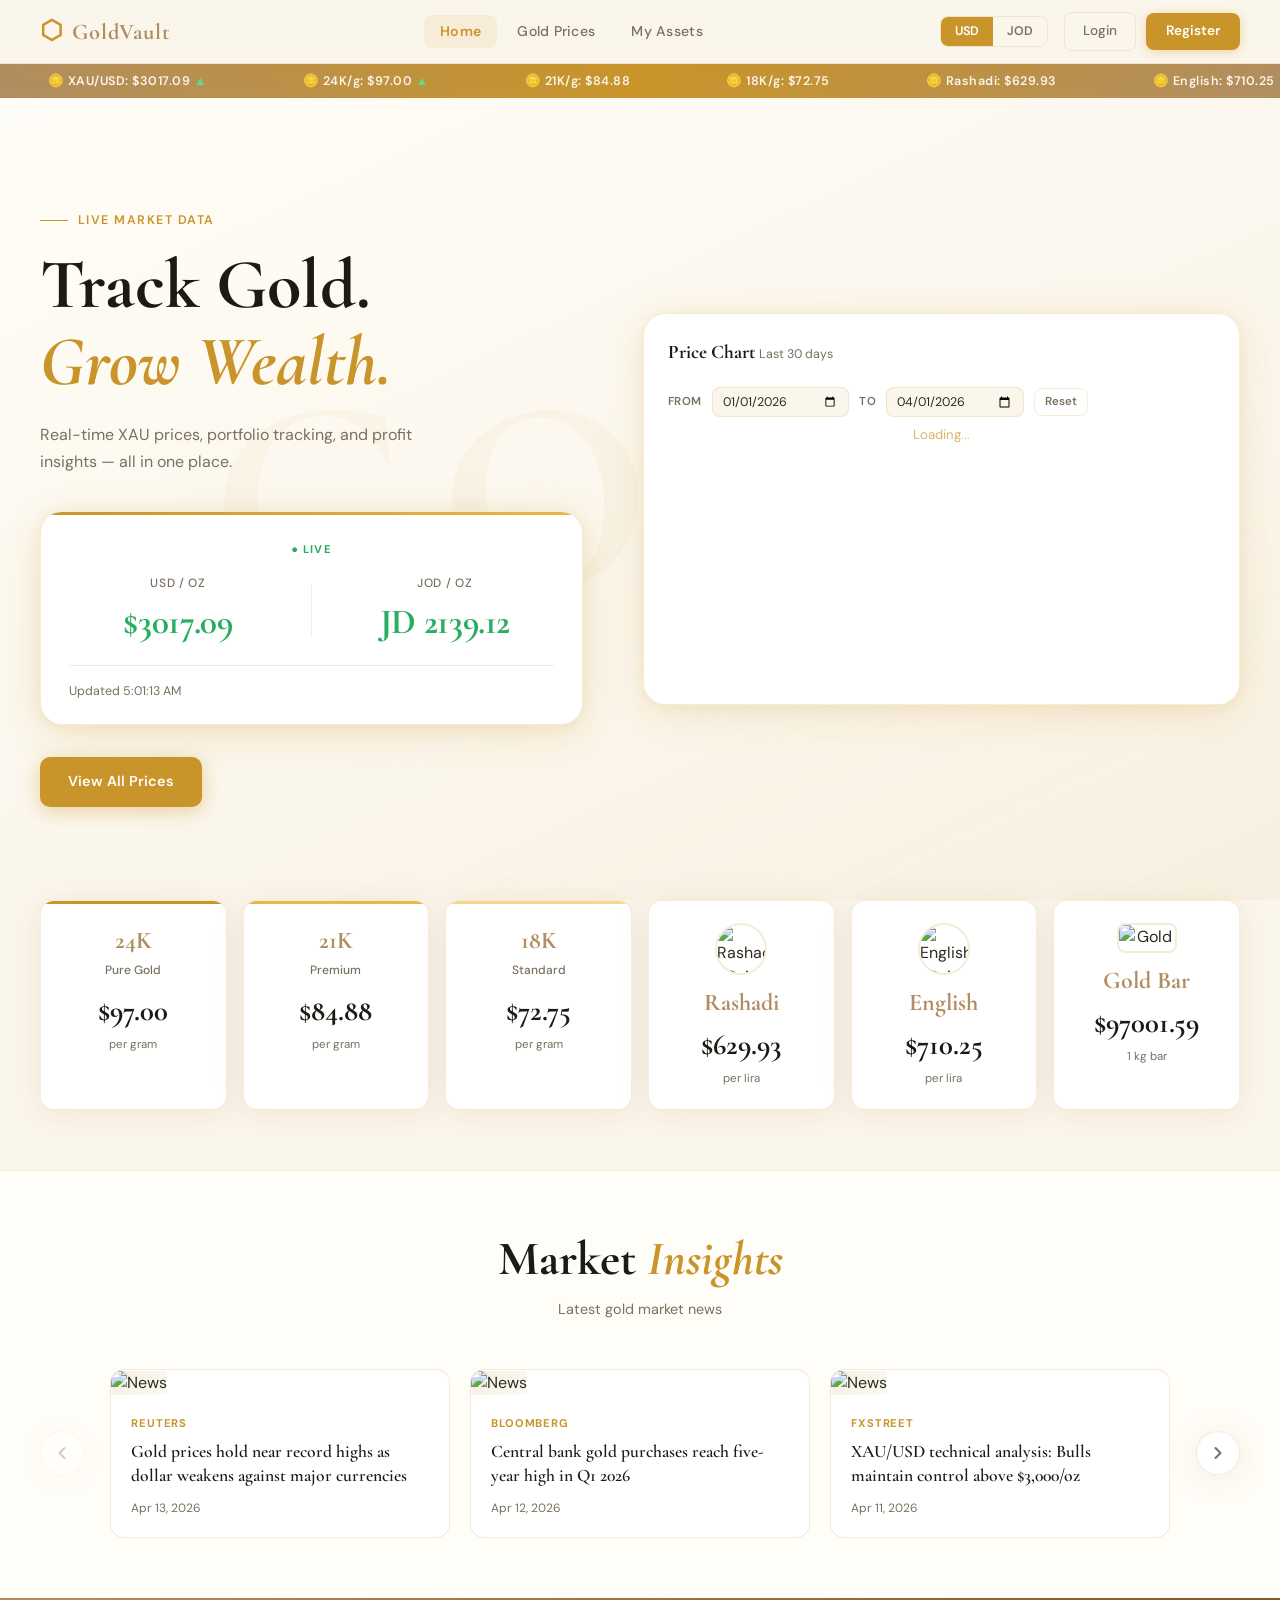
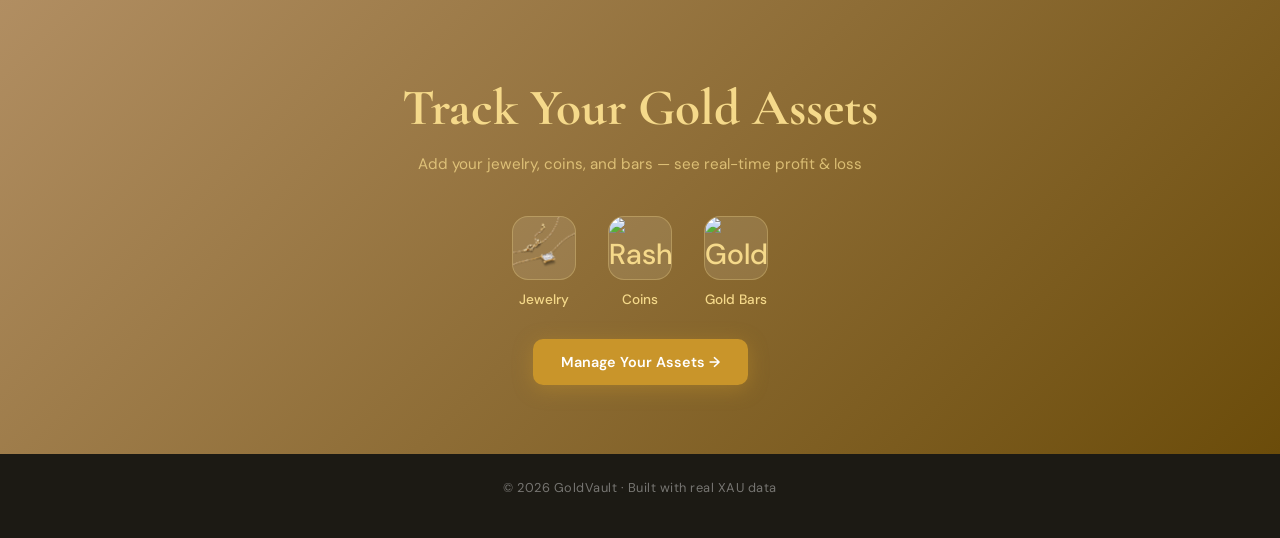
==== commit e237b9b8: "Fixing console cors errors" ====
--- a/html/index.html
+++ b/html/index.html
@@ -166,10 +166,10 @@
                         <span class="chart-title">Price Chart <span class="chart-sub">Last 30 days</span></span>
                     </div>
                     <div class="chart-controls">
-                        <span class="chart-date-label">From</span>
-                        <input type="date" id="chartDateFrom" class="chart-date-input" onchange="filterChartByDate()" />
-                        <span class="chart-date-label">To</span>
-                        <input type="date" id="chartDateTo" class="chart-date-input" onchange="filterChartByDate()" />
+                        <span class="chart-date-label"><label for="chartDateFrom">From</label></span>
+                        <input type="date" id="chartDateFrom" name="chartDateFrom" class="chart-date-input" onchange="filterChartByDate()" autocomplete="off" />
+                        <span class="chart-date-label"><label for="chartDateTo">To</label></span>
+                        <input type="date" id="chartDateTo" name="chartDateTo" class="chart-date-input" onchange="filterChartByDate()" autocomplete="off" />
                         <button class="toggle-btn" onclick="resetChartFilter()"
                             style="border:1.5px solid var(--border);border-radius:8px;font-size:0.72rem;padding:4px 10px">Reset</button>
                     </div>
@@ -286,7 +286,7 @@
                 </div>
 
                 <!-- Image at top, full width, no spacing -->
-                <img class="img-fluid w-100" id="newsModalImg" src="" alt="" onerror="this.style.display='none'"
+                <img class="img-fluid w-100" id="newsModalImg" src="" alt="" crossorigin="anonymous" onerror="this.style.display='none'"
                     style="max-height: 250px; object-fit: cover; border-top-left-radius: var(--bs-modal-inner-border-radius); border-top-right-radius: var(--bs-modal-inner-border-radius);" />
 
                 <div class="modal-body p-4 pt-4 text-start">
@@ -336,15 +336,15 @@
                     </div>
                     <form class="mt-4" id="loginForm">
                         <div class="mb-2">
-                            <label class="form-label text-muted mb-1">Email Address</label>
-                            <input type="text" class="form-control" id="loginEmail" name="loginEmail"
-                                placeholder="Enter your email">
+                            <label for="loginEmail" class="form-label text-muted mb-1">Email Address</label>
+                            <input type="email" class="form-control" id="loginEmail" name="loginEmail"
+                                placeholder="Enter your email" autocomplete="email" required>
                             <span class="error-span" id="error-loginEmail"></span>
                         </div>
                         <div class="mb-4">
-                            <label class="form-label text-muted mb-1">Password</label>
+                            <label for="loginPassword" class="form-label text-muted mb-1">Password</label>
                             <input type="password" class="form-control" id="loginPassword" name="loginPassword"
-                                placeholder="Enter your password">
+                                placeholder="Enter your password" autocomplete="current-password" required>
                             <span class="error-span" id="error-loginPassword"></span>
                         </div>
                         <div class="d-grid mb-4">
@@ -375,31 +375,32 @@
                     </div>
                     <form class="mt-4" id="registerForm">
                         <div class="mb-3">
-                            <label class="form-label text-muted mb-1">First Name</label>
+                            <label for="fName" class="form-label text-muted mb-1">First Name</label>
                             <input type="text" class="form-control" id="fName" name="fName"
-                                placeholder="Enter your first name">
+                                placeholder="Enter your first name" autocomplete="given-name" required>
                             <span class="error-span" id="error-fName"></span>
                         </div>
                         <div class="mb-3">
-                            <label class="form-label text-muted mb-1">Last Name</label>
+                            <label for="lName" class="form-label text-muted mb-1">Last Name</label>
                             <input type="text" class="form-control" id="lName" name="lName"
-                                placeholder="Enter your last name">
+                                placeholder="Enter your last name" autocomplete="family-name" required>
                             <span class="error-span" id="error-lName"></span>
                         </div>
                         <div class="mb-1">
-                            <label class="form-label text-muted mb-1">Email Address</label>
-                            <input type="text" class="form-control" id="registerEmail" name="email"
-                                placeholder="Enter your email address">
+                            <label for="registerEmail" class="form-label text-muted mb-1">Email Address</label>
+                            <input type="email" class="form-control" id="registerEmail" name="email"
+                                placeholder="Enter your email address" autocomplete="email" required>
                             <span class="hint-span" id="error-registerEmail"></span>
                         </div>
                         <div class="mb-3">
-                            <input type="text" class="form-control" id="confirmEmail" name="confirmEmail"
-                                placeholder="Confirm Email">
+                            <label for="confirmEmail" class="visually-hidden">Confirm Email</label>
+                            <input type="email" class="form-control" id="confirmEmail" name="confirmEmail"
+                                placeholder="Confirm Email" autocomplete="email" required>
                             <span class="error-span" id="error-confirmEmail"></span>
                         </div>
                         <div class="mb-3">
-                            <label class="form-label text-muted mb-1">Gender</label>
-                            <select id="gender" name="gender" class="form-select">
+                            <label for="gender" class="form-label text-muted mb-1">Gender</label>
+                            <select id="gender" name="gender" class="form-select" autocomplete="sex" required>
                                 <option value="" disabled selected hidden>Select Gender</option>
                                 <option value="m">Male</option>
                                 <option value="f">Female</option>
@@ -407,14 +408,15 @@
                             <span class="error-span" id="error-gender"></span>
                         </div>
                         <div class="mb-1">
-                            <label class="form-label text-muted mb-1">Password</label>
+                            <label for="registerPassword" class="form-label text-muted mb-1">Password</label>
                             <input type="password" class="form-control" id="registerPassword" name="password"
-                                placeholder="Enter your password">
+                                placeholder="Enter your password" autocomplete="new-password" required>
                             <span class="hint-span" id="error-registerPassword"></span>
                         </div>
                         <div class="mb-4">
+                            <label for="confirmPassword" class="visually-hidden">Confirm Password</label>
                             <input type="password" class="form-control" id="confirmPassword" name="confirmPassword"
-                                placeholder="Confirm Password">
+                                placeholder="Confirm Password" autocomplete="new-password" required>
                             <span class="error-span" id="error-confirmPassword"></span>
                         </div>
                         <div class="d-grid mb-4">
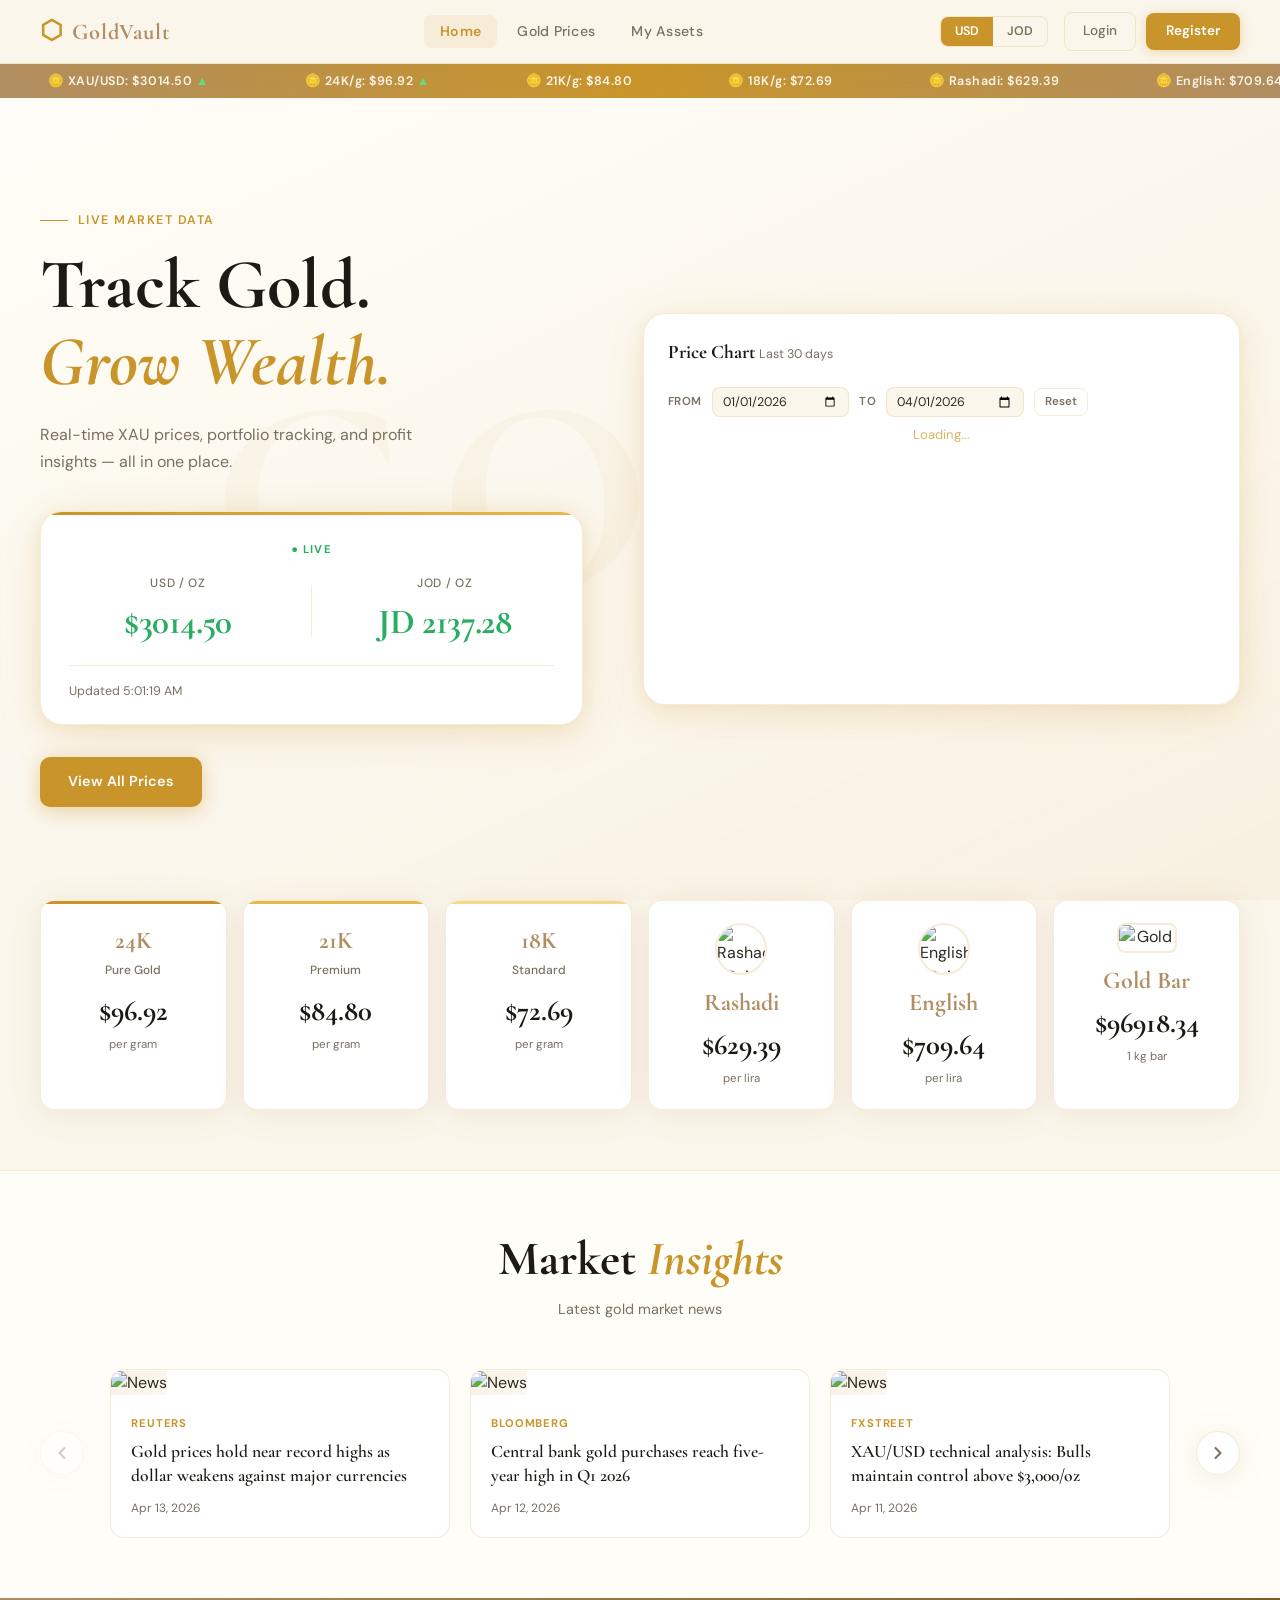
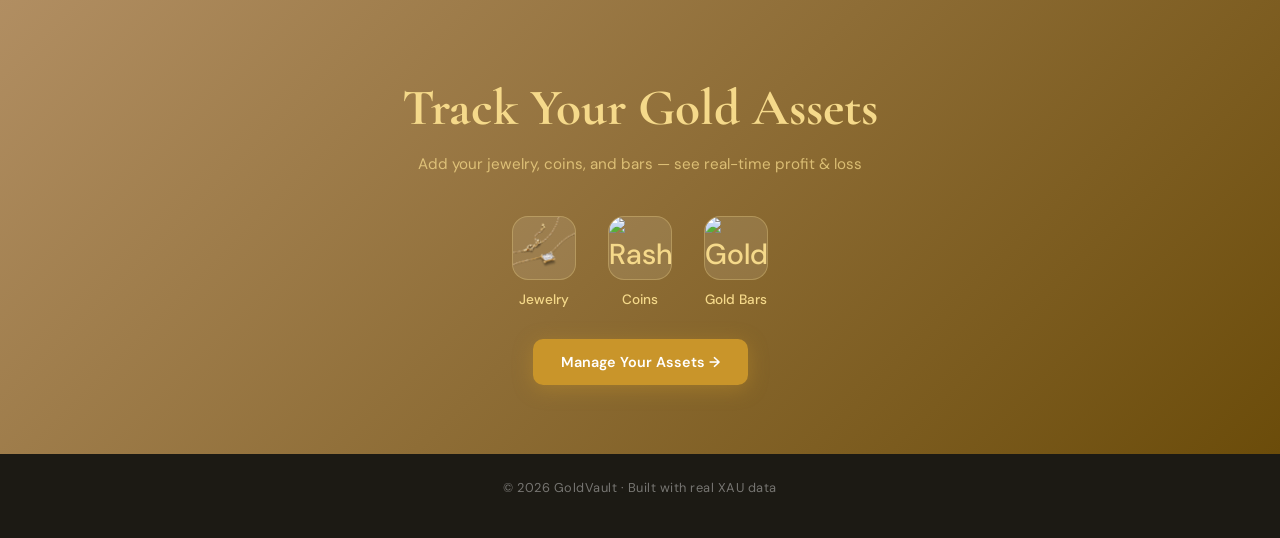
==== commit 5dde40d4: "Removed Strict CORS Check" ====
--- a/html/index.html
+++ b/html/index.html
@@ -286,7 +286,7 @@
                 </div>
 
                 <!-- Image at top, full width, no spacing -->
-                <img class="img-fluid w-100" id="newsModalImg" src="" alt="" crossorigin="anonymous" onerror="this.style.display='none'"
+                <img class="img-fluid w-100" id="newsModalImg" src="" alt="" onerror="this.style.display='none'"
                     style="max-height: 250px; object-fit: cover; border-top-left-radius: var(--bs-modal-inner-border-radius); border-top-right-radius: var(--bs-modal-inner-border-radius);" />
 
                 <div class="modal-body p-4 pt-4 text-start">
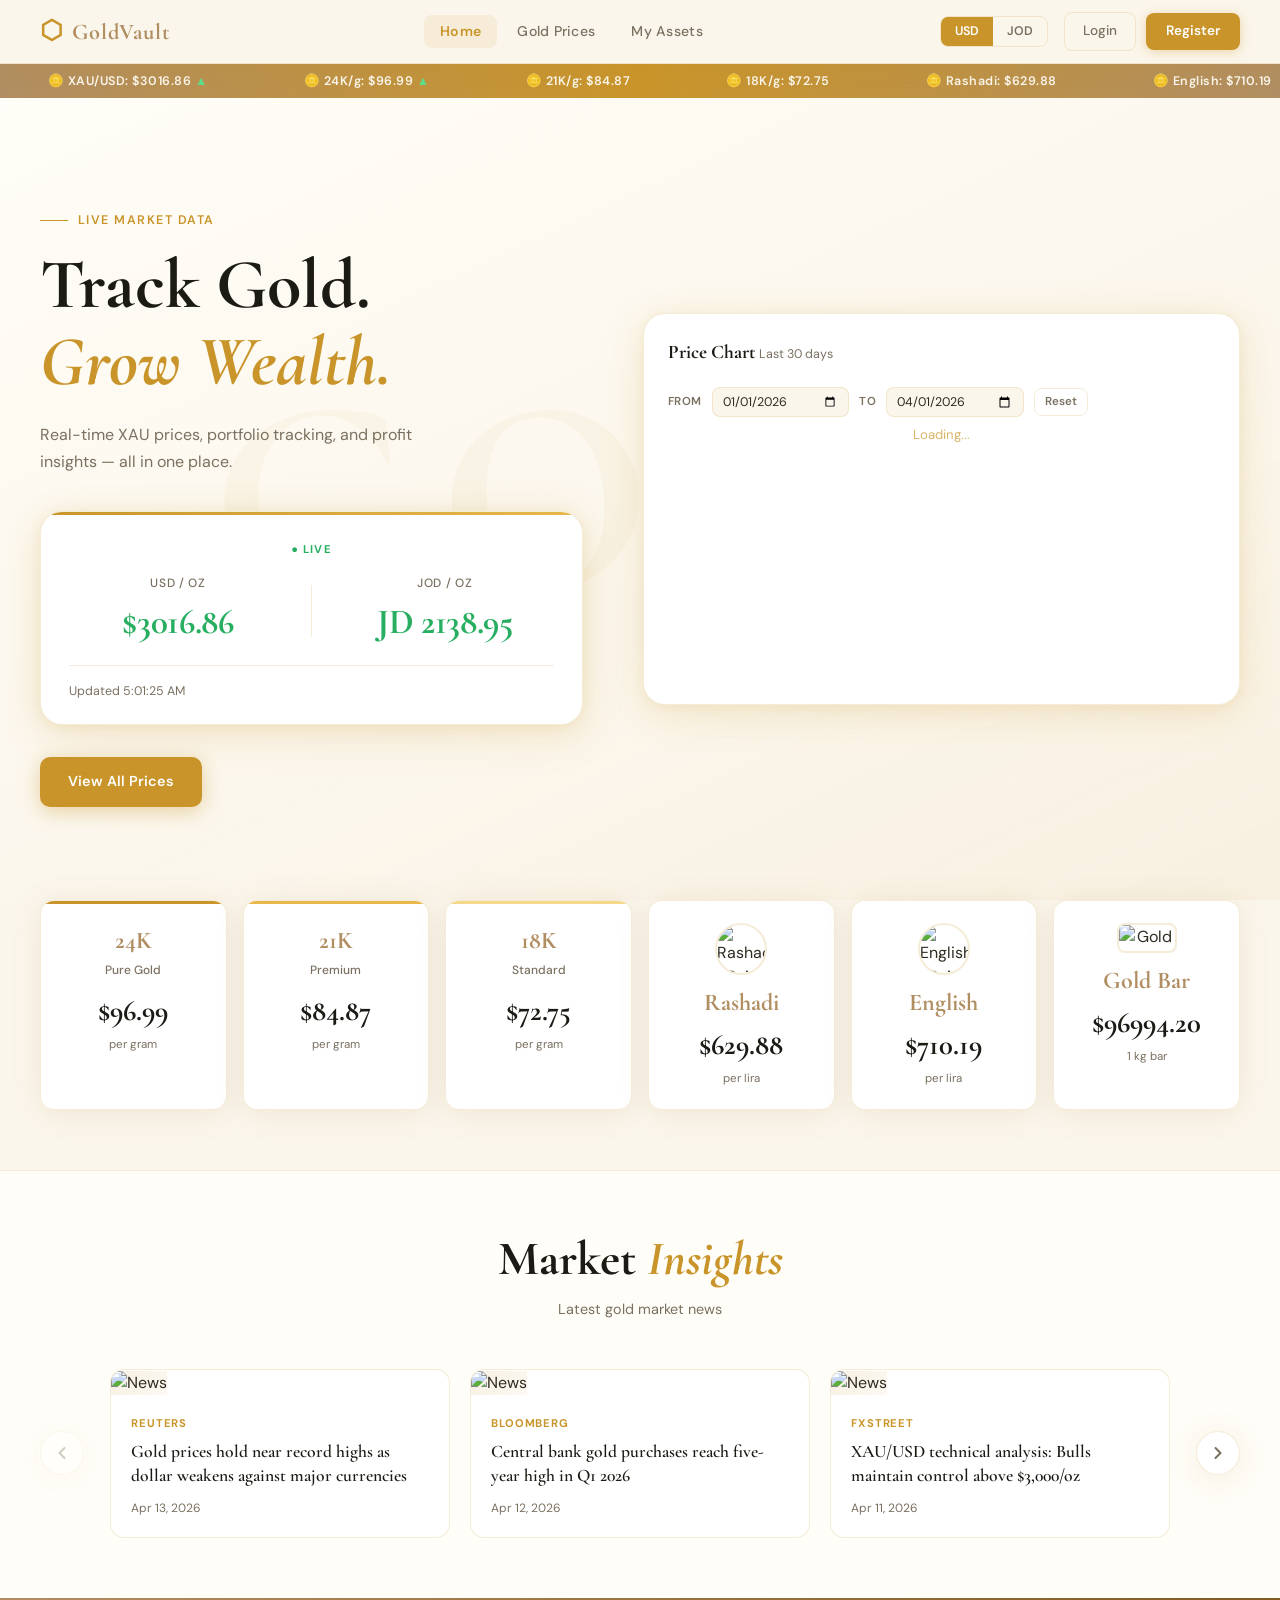
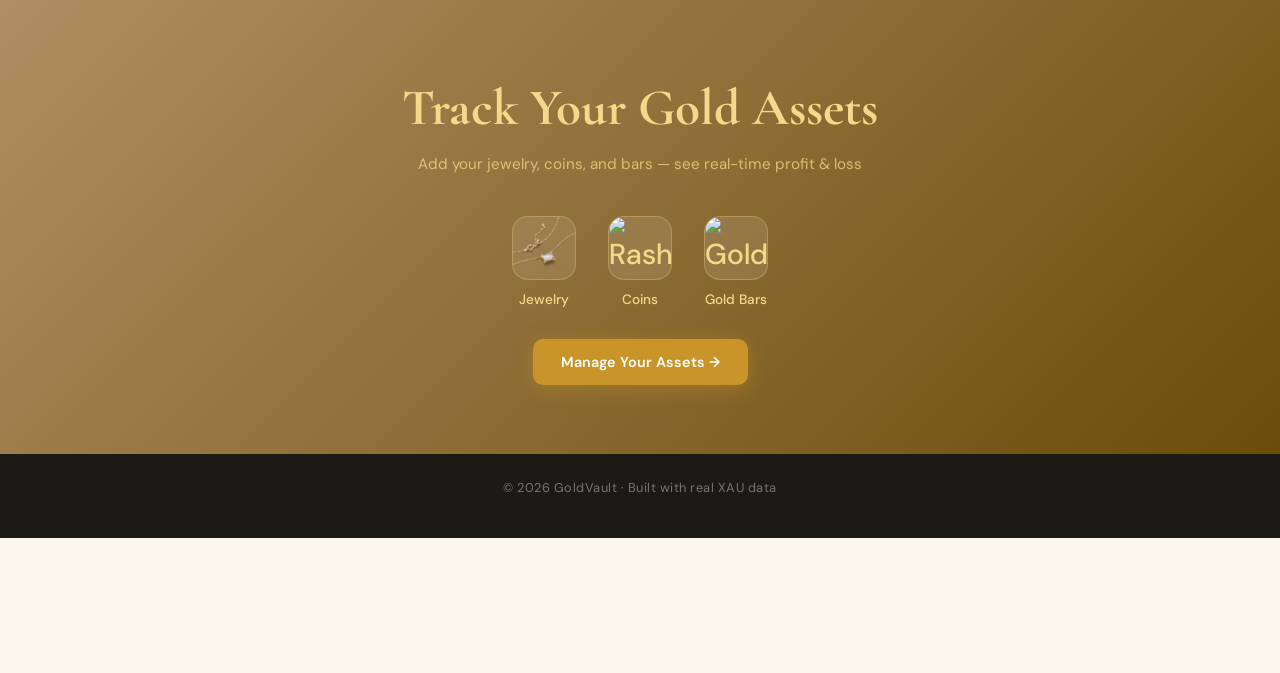
==== commit 2d71d527: "aggressive cache-busting system for fixing images" ====
--- a/html/index.html
+++ b/html/index.html
@@ -530,12 +530,12 @@
         integrity="sha384-FKyoEForCGlyvwx9Hj09JcYn3nv7wiPVlz7YYwJrWVcXK/BmnVDxM+D2scQbITxI"
         crossorigin="anonymous"></script>
     <script src="https://cdn.jsdelivr.net/npm/js-sha256@0.9.0/src/sha256.min.js"></script>
-    <script src="../js/auth.js"></script>
+    <script src="../js/auth.js?v=2.2"></script>
     <!-- HUSSAM: i have added added @4.4.3/dist/chart.umd.min.js to avoid console errors -->
     <script src="https://cdn.jsdelivr.net/npm/chart.js@4.4.3/dist/chart.umd.min.js"></script>
-    <script src="../js/goldPrices.js"></script>
-    <script src="../js/news.js"></script>
-    <script src="../js/app.js"></script>
+    <script src="../js/goldPrices.js?v=2.2"></script>
+    <script src="../js/news.js?v=2.2"></script>
+    <script src="../js/app.js?v=2.2"></script>
 
 </body>
 
